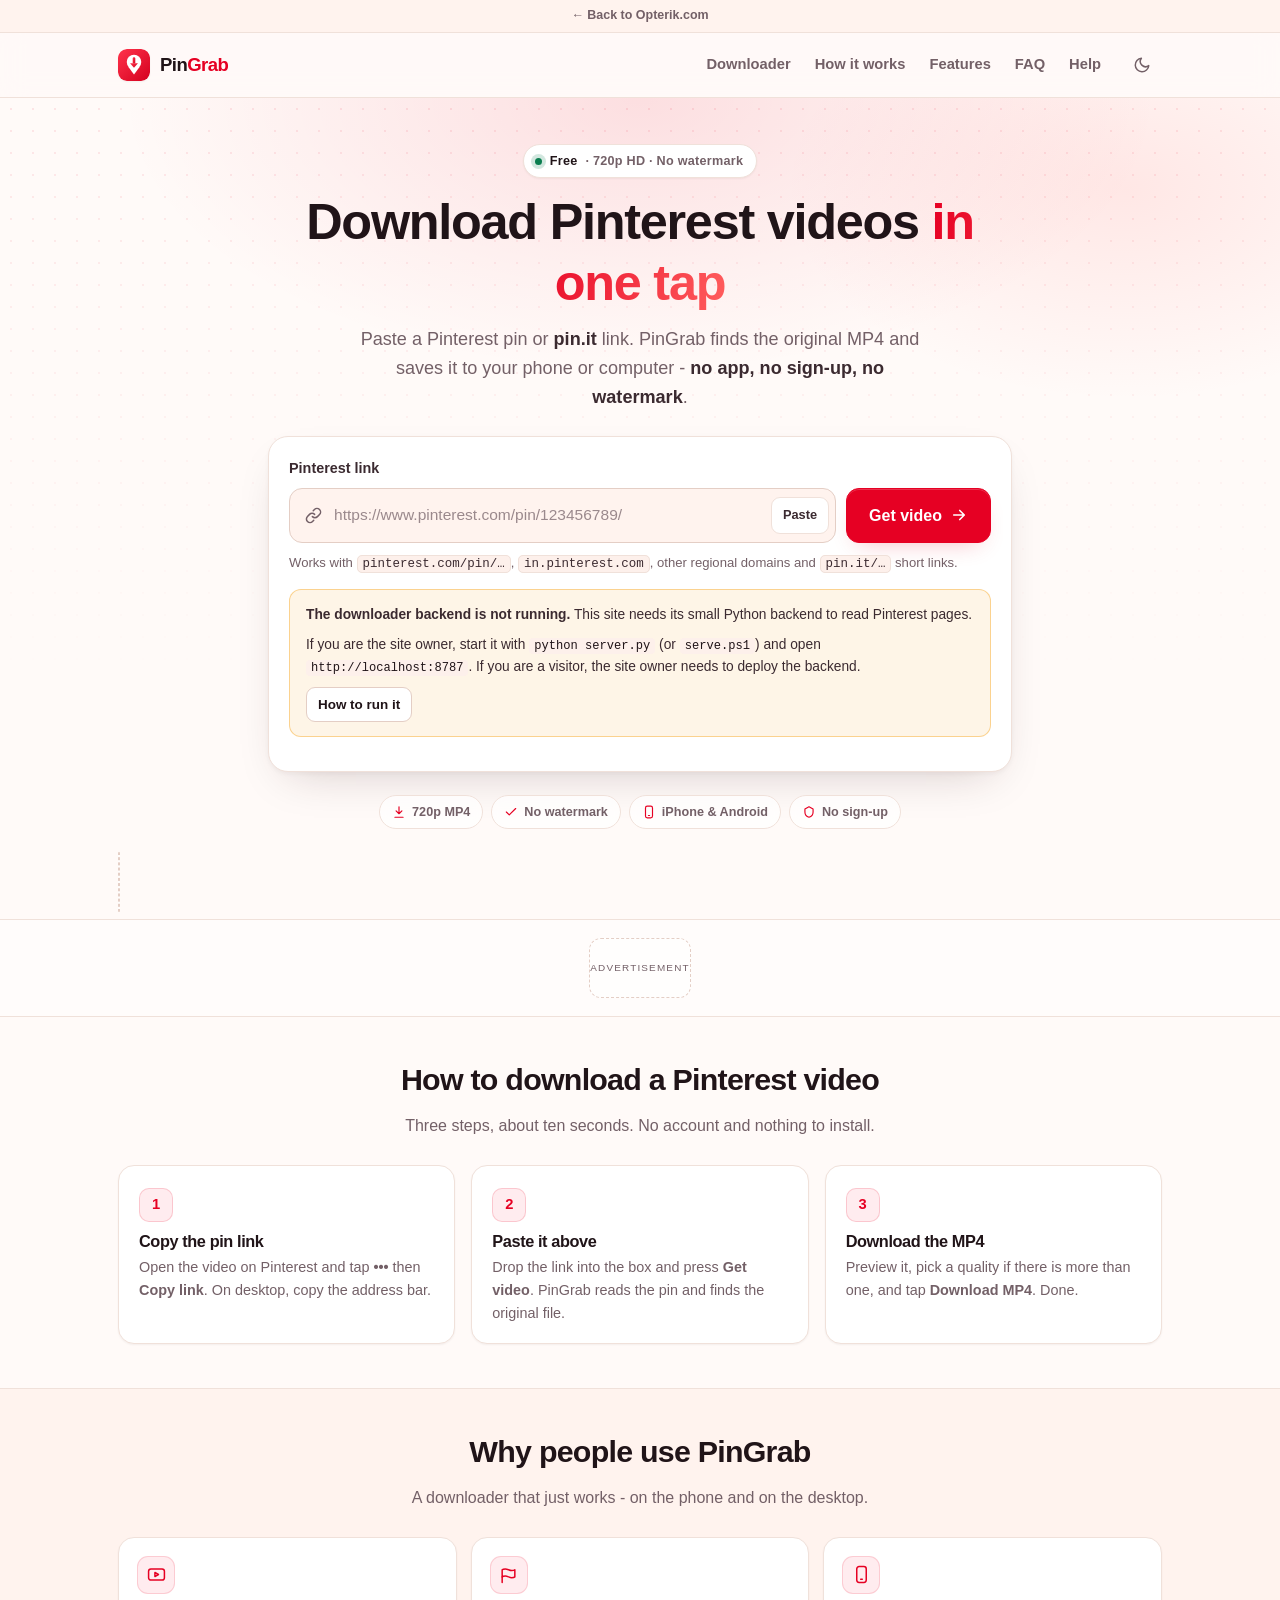
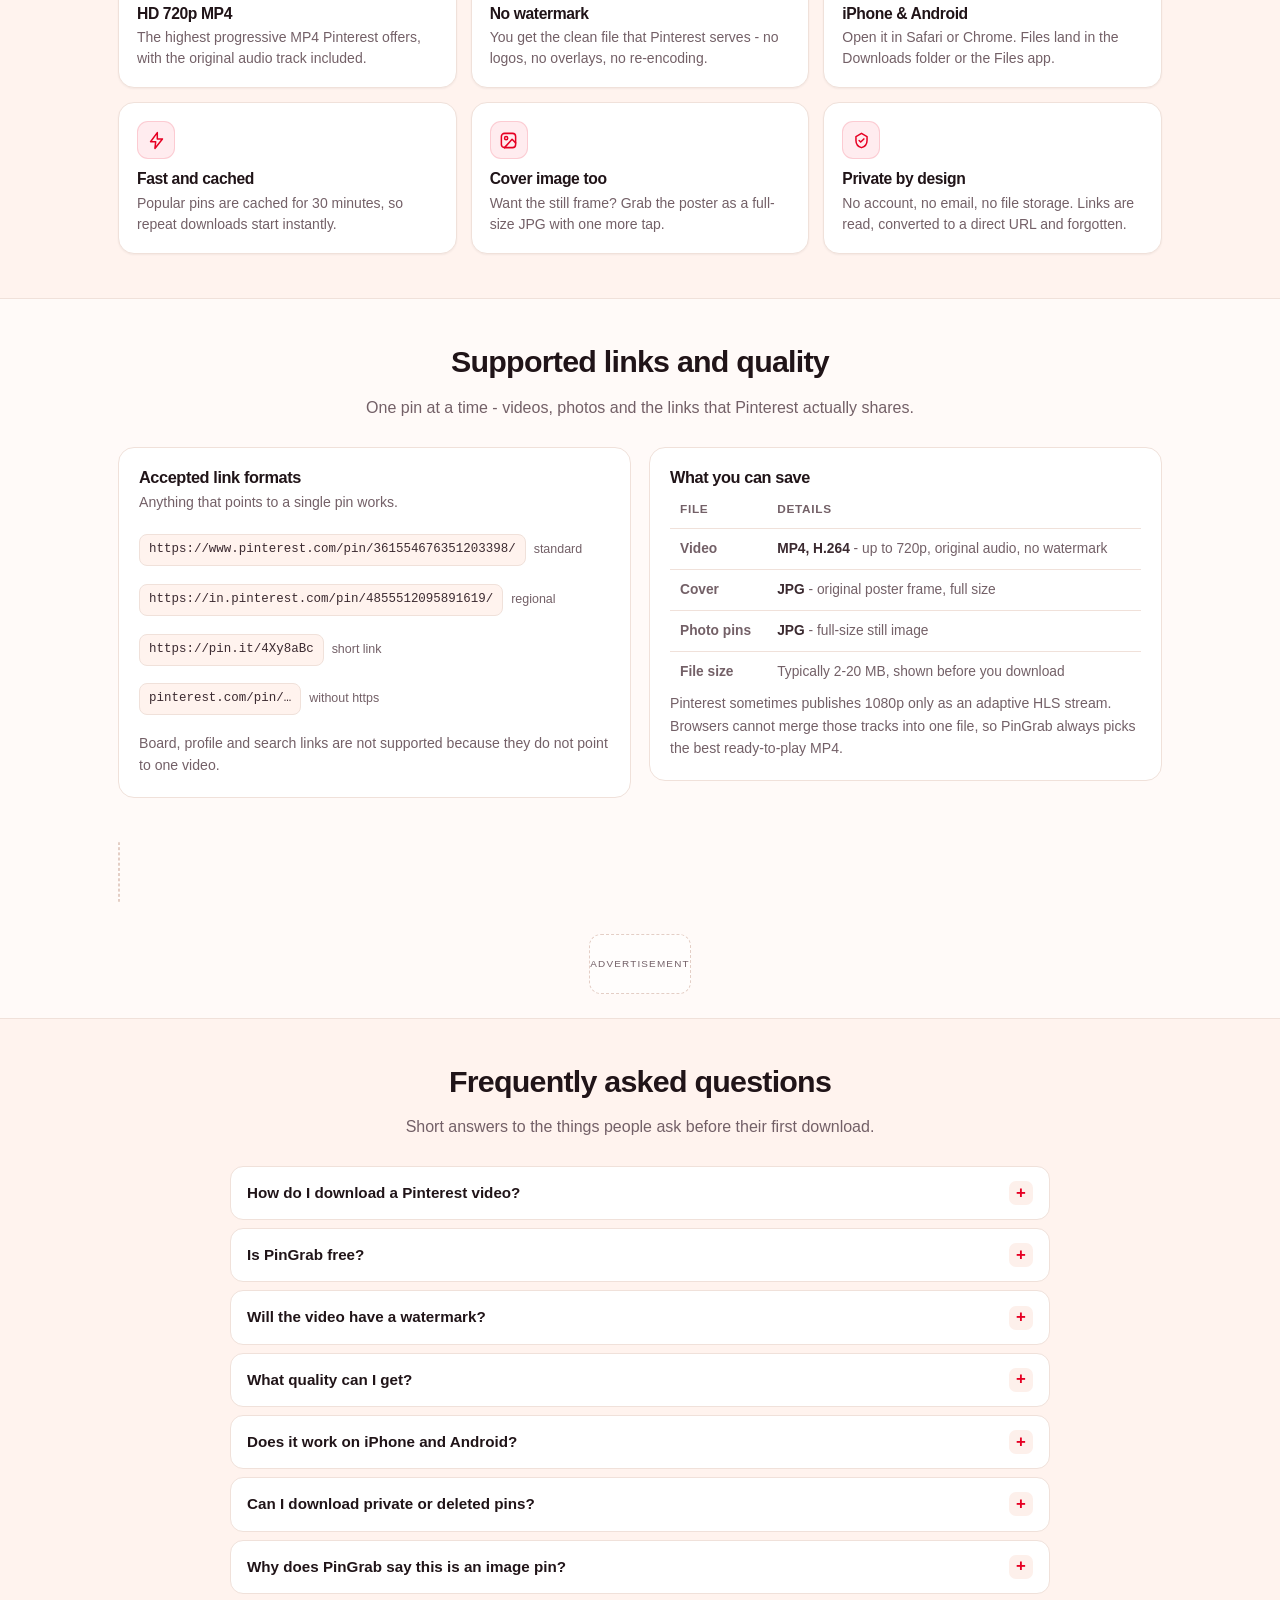
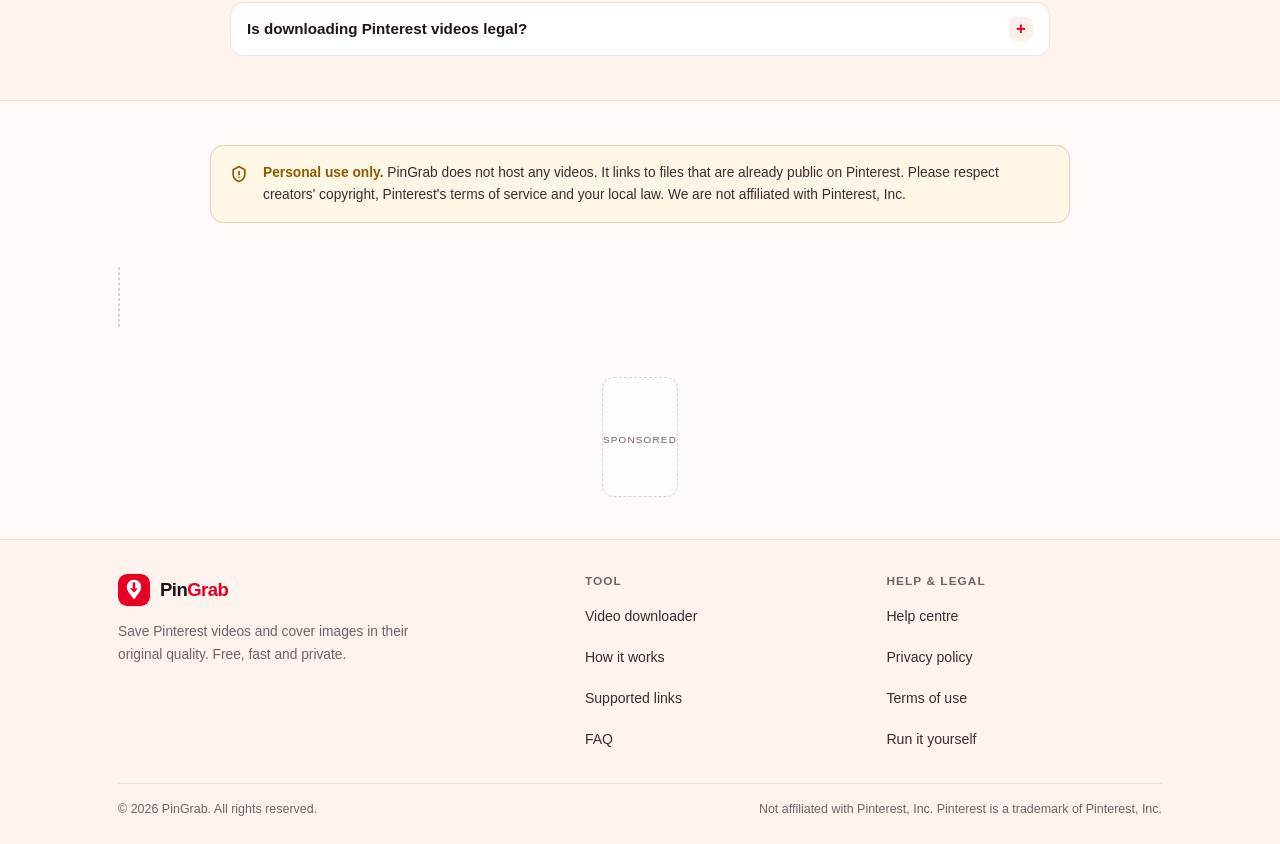
==== pingrab-site/index.html @ 109ec717 "Add files via upload" ====
<!DOCTYPE html>
<html lang="en" data-theme="light">
<head>
<meta charset="utf-8">
<meta name="viewport" content="width=device-width, initial-scale=1, viewport-fit=cover">

<title>PinGrab - Pinterest Video Downloader (Free HD, No Watermark)</title>
<meta name="description" content="Free Pinterest video downloader. Paste a pinterest.com or pin.it link and save the original MP4 in HD 720p - no watermark, no app, no sign-up. Works on iPhone, Android and PC.">
<meta name="keywords" content="pinterest video downloader, download pinterest video, pinterest mp4 download, pin.it downloader, pinterest video download hd">
<meta name="theme-color" content="#fffaf8" media="(prefers-color-scheme: light)">
<meta name="theme-color" content="#120b0e" media="(prefers-color-scheme: dark)">
<meta name="color-scheme" content="light dark">
<meta name="robots" content="index, follow, max-image-preview:large">

<script>
  /* Set the theme before paint so there is no flash. */
  (function () {
    try {
      var t = localStorage.getItem('pingrab_theme');
      if (t !== 'light' && t !== 'dark') {
        t = window.matchMedia && window.matchMedia('(prefers-color-scheme: dark)').matches ? 'dark' : 'light';
      }
      document.documentElement.setAttribute('data-theme', t);
    } catch (e) { /* ignore */ }
  })();
</script>

<!-- Google tag (gtag.js) -->
<script async src="https://www.googletagmanager.com/gtag/js?id=G-56Z4LHXTWY"></script>
<script>
  window.dataLayer = window.dataLayer || [];
  function gtag(){dataLayer.push(arguments);}
  gtag('js', new Date());
  gtag('config', 'G-56Z4LHXTWY');
</script>

<link rel="canonical" href="https://pingrab.opterik.com/">

<!-- Open Graph / Twitter -->
<meta property="og:type" content="website">
<meta property="og:site_name" content="PinGrab">
<meta property="og:title" content="Pinterest Video Downloader - save any pin in HD">
<meta property="og:description" content="Paste a Pinterest link and download the original MP4 in 720p. Free, no watermark, no sign-up.">
<meta property="og:url" content="https://pingrab.opterik.com/">
<meta property="og:image" content="https://pingrab.opterik.com/icons/og-image.png">
<meta property="og:image:width" content="1200">
<meta property="og:image:height" content="630">
<meta property="og:locale" content="en_US">
<meta name="twitter:card" content="summary_large_image">
<meta name="twitter:title" content="PinGrab - Pinterest Video Downloader">
<meta name="twitter:description" content="Save Pinterest videos in HD 720p. Free, fast, no watermark.">
<meta name="twitter:image" content="https://pingrab.opterik.com/icons/og-image.png">

<!-- icons / PWA -->
<link rel="icon" href="icons/favicon.ico" sizes="any">
<link rel="icon" type="image/png" sizes="32x32" href="icons/favicon-32.png">
<link rel="icon" type="image/png" sizes="16x16" href="icons/favicon-16.png">
<link rel="apple-touch-icon" href="icons/apple-touch-icon.png">
<link rel="manifest" href="manifest.webmanifest">
<meta name="apple-mobile-web-app-capable" content="yes">
<meta name="apple-mobile-web-app-title" content="PinGrab">
<meta name="mobile-web-app-capable" content="yes">

<meta name="google-adsense-account" content="ca-pub-9399495098326825">

<link rel="stylesheet" href="css/style.css">
<script src="js/config.js"></script>
<script src="js/downloader.js" defer></script>
<script src="js/app.js" defer></script>

<script type="application/ld+json">
{
  "@context": "https://schema.org",
  "@graph": [
    {
      "@type": "WebApplication",
      "name": "PinGrab",
      "url": "https://pingrab.opterik.com/",
      "applicationCategory": "MultimediaApplication",
      "operatingSystem": "Any (browser)",
      "browserRequirements": "Requires JavaScript",
      "description": "Free Pinterest video downloader that saves public pins as MP4 in up to 720p HD, without a watermark.",
      "offers": { "@type": "Offer", "price": "0", "priceCurrency": "USD" },
      "featureList": [
        "Download Pinterest videos as MP4",
        "Up to 720p HD with original audio",
        "No watermark and no sign-up",
        "Works on iPhone, Android and desktop",
        "Cover image download",
        "Installable web app (PWA)"
      ]
    },
    {
      "@type": "HowTo",
      "name": "How to download a Pinterest video",
      "totalTime": "PT1M",
      "step": [
        { "@type": "HowToStep", "name": "Copy the pin link", "text": "Open the video on Pinterest, tap the three dots and choose Copy link." },
        { "@type": "HowToStep", "name": "Paste it in PinGrab", "text": "Paste the link into the box and press Get video." },
        { "@type": "HowToStep", "name": "Download the MP4", "text": "Preview the video, choose a quality and press Download MP4." }
      ]
    },
    {
      "@type": "FAQPage",
      "mainEntity": [
        {
          "@type": "Question",
          "name": "How do I download a Pinterest video?",
          "acceptedAnswer": { "@type": "Answer", "text": "Open the pin on Pinterest, tap the three dots and copy the link. Paste it into PinGrab and press Get video, then choose Download MP4. On iPhone the file is saved to the Files app; on Android and desktop it goes to Downloads." }
        },
        {
          "@type": "Question",
          "name": "Is PinGrab free?",
          "acceptedAnswer": { "@type": "Answer", "text": "Yes. PinGrab is free and does not require an account, an app install or an email address. Ads help keep the service online." }
        },
        {
          "@type": "Question",
          "name": "Will the video have a watermark?",
          "acceptedAnswer": { "@type": "Answer", "text": "No. PinGrab returns the MP4 file that Pinterest itself serves, so there is no extra logo or watermark added by us." }
        },
        {
          "@type": "Question",
          "name": "What quality can I get?",
          "acceptedAnswer": { "@type": "Answer", "text": "Most pins are available as a progressive MP4 in 720p with the original audio. The maximum resolution depends on what Pinterest published. If a pin only offers adaptive HLS streams, PinGrab gives you the best direct MP4 that exists." }
        },
        {
          "@type": "Question",
          "name": "Does it work on iPhone and Android?",
          "acceptedAnswer": { "@type": "Answer", "text": "Yes. Open PinGrab in Safari on iPhone or Chrome on Android, paste the link and download. If you are inside the Pinterest in-app browser, use the menu and choose Open in browser first." }
        },
        {
          "@type": "Question",
          "name": "Can I download private or deleted pins?",
          "acceptedAnswer": { "@type": "Answer", "text": "No. PinGrab can only read public pins. Private boards, deleted pins and pins that Pinterest restricts by region will show an error." }
        },
        {
          "@type": "Question",
          "name": "Is downloading Pinterest videos legal?",
          "acceptedAnswer": { "@type": "Answer", "text": "Download only videos you own or have permission to use, and keep them for personal use. Re-uploading someone else's video can infringe copyright. PinGrab is not affiliated with Pinterest, Inc." }
        },
        {
          "@type": "Question",
          "name": "Why does PinGrab say this is an image pin?",
          "acceptedAnswer": { "@type": "Answer", "text": "Not every pin is a video. When the pin is a photo, PinGrab offers the full-size JPG instead of an MP4." }
        }
      ]
    }
  ]
}
</script>
<script async src="https://pagead2.googlesyndication.com/pagead/js/adsbygoogle.js?client=ca-pub-9399495098326825" crossorigin="anonymous"></script></head>

<body>
<div class="opterik-bar"><a href="https://opterik.com/" rel="noopener" target="_blank">← Back to Opterik.com</a></div>
<a class="skip-link" href="#downloader">Skip to the downloader</a>

<!-- ============================ HEADER ============================ -->
<header class="site-header">
  <div class="container header-inner">
    <a class="brand" href="index.html" aria-label="PinGrab home">
      <svg class="brand-mark" viewBox="0 0 64 64" aria-hidden="true">
        <defs>
          <linearGradient id="pg-brand" x1="0" y1="0" x2="1" y2="1">
            <stop offset="0" stop-color="#ff334b"/><stop offset="1" stop-color="#d4001f"/>
          </linearGradient>
        </defs>
        <rect width="64" height="64" rx="16" fill="url(#pg-brand)"/>
        <circle cx="32" cy="26" r="14.5" fill="#fff"/>
        <path d="M20.5 35.5h23L32 51z" fill="#fff"/>
        <rect x="29.4" y="16.5" width="5.2" height="12.8" rx="2.6" fill="url(#pg-brand)"/>
        <path d="M24.1 28.3h15.8L32 37.6z" fill="url(#pg-brand)"/>
      </svg>
      <span class="brand-name">Pin<span>Grab</span></span>
    </a>

    <button class="nav-toggle" type="button" id="nav-toggle" aria-expanded="false" aria-controls="site-nav" aria-label="Menu">
      <svg width="22" height="22" viewBox="0 0 24 24" fill="none" stroke="currentColor" stroke-width="2" stroke-linecap="round" aria-hidden="true"><path d="M3 6h18M3 12h18M3 18h18"/></svg>
    </button>

    <nav class="nav" id="site-nav" aria-label="Main">
      <a href="#downloader">Downloader</a>
      <a href="#how">How it works</a>
      <a href="#features">Features</a>
      <a href="#faq">FAQ</a>
      <a href="help.html">Help</a>
    </nav>

    <div class="header-actions">
      <button class="btn btn-icon btn-ghost" type="button" id="theme-toggle" aria-label="Toggle dark mode" aria-pressed="false" title="Light / dark">
        <svg id="icon-moon" width="18" height="18" viewBox="0 0 24 24" fill="none" stroke="currentColor" stroke-width="2" stroke-linecap="round" stroke-linejoin="round" aria-hidden="true"><path d="M21 12.8A9 9 0 1 1 11.2 3a7 7 0 0 0 9.8 9.8z"/></svg>
        <svg id="icon-sun" width="18" height="18" viewBox="0 0 24 24" fill="none" stroke="currentColor" stroke-width="2" stroke-linecap="round" aria-hidden="true" hidden><circle cx="12" cy="12" r="4"/><path d="M12 2v2M12 20v2M4.9 4.9l1.4 1.4M17.7 17.7l1.4 1.4M2 12h2M20 12h2M4.9 19.1l1.4-1.4M17.7 6.3l1.4-1.4"/></svg>
      </button>
      <button class="btn btn-primary" type="button" id="install-btn" hidden>
        <svg width="16" height="16" viewBox="0 0 24 24" fill="none" stroke="currentColor" stroke-width="2" stroke-linecap="round" stroke-linejoin="round" aria-hidden="true"><path d="M12 3v12M7 10l5 5 5-5M5 21h14"/></svg>
        <span class="install-label">Install app</span>
      </button>
    </div>
  </div>
</header>

<main id="main">

  <!-- ============================ HERO ============================ -->
  <section class="hero">
    <div class="container hero-inner">
      <p class="eyebrow"><span class="dot"></span> <b>Free</b> · 720p HD · No watermark</p>
      <h1>Download Pinterest videos <em>in one tap</em></h1>
      <p class="lead">
        Paste a Pinterest pin or <b>pin.it</b> link. PinGrab finds the original MP4 and saves it
        to your phone or computer - <b>no app, no sign-up, no watermark</b>.
      </p>

      <!-- ------------------------- DOWNLOADER ------------------------- -->
      <section class="card downloader" id="downloader" aria-labelledby="downloader-label">
        <form id="pin-form" novalidate>
          <label class="field-label" id="downloader-label" for="pin-url">Pinterest link</label>
          <div class="input-row">
            <div class="input-wrap" id="input-wrap">
              <span class="input-icon" aria-hidden="true">
                <svg viewBox="0 0 24 24" fill="none" stroke="currentColor" stroke-width="1.9" stroke-linecap="round" stroke-linejoin="round"><path d="M10.6 13.4a4.5 4.5 0 0 0 6.4 0l2.6-2.6a4.5 4.5 0 1 0-6.4-6.4l-1.5 1.5"/><path d="M13.4 10.6a4.5 4.5 0 0 0-6.4 0l-2.6 2.6a4.5 4.5 0 1 0 6.4 6.4l1.5-1.5"/></svg>
              </span>
              <input id="pin-url" name="url" type="text" inputmode="url" autocomplete="off" autocapitalize="off" spellcheck="false"
                     placeholder="https://www.pinterest.com/pin/123456789/" aria-describedby="link-hint">
              <button type="button" class="input-action" id="paste-btn">Paste</button>
            </div>
            <button type="submit" class="btn btn-primary btn-lg" id="submit-btn">
              <span class="spinner" hidden aria-hidden="true"></span>
              <span class="btn-label">Get video</span>
              <svg class="btn-arrow" width="18" height="18" viewBox="0 0 24 24" fill="none" stroke="currentColor" stroke-width="2.2" stroke-linecap="round" stroke-linejoin="round" aria-hidden="true"><path d="M5 12h13M13 6l6 6-6 6"/></svg>
            </button>
          </div>
          <p class="field-hint" id="link-hint">
            Works with <code>pinterest.com/pin/…</code>, <code>in.pinterest.com</code>, other regional domains and <code>pin.it/…</code> short links.
          </p>
        </form>

        <div class="status" id="status" role="status" aria-live="polite" hidden></div>

        <div class="api-warning" id="api-warning" hidden>
          <p><b>The downloader backend is not running.</b> This site needs its small Python backend to read Pinterest pages.</p>
          <p>If you are the site owner, start it with <code>python server.py</code> (or <code>serve.ps1</code>) and open <code>http://localhost:8787</code>. If you are a visitor, the site owner needs to deploy the backend.</p>
          <p><a class="btn btn-sm" href="help.html#hosting">How to run it</a></p>
        </div>

        <div class="skeleton" id="skeleton" hidden aria-hidden="true">
          <div class="sk-media"></div>
          <div class="sk-body">
            <div class="sk-line w40"></div>
            <div class="sk-line tall w70"></div>
            <div class="sk-line w55"></div>
            <div class="sk-line w40"></div>
            <div class="sk-line btn"></div>
          </div>
        </div>

        <!-- result -->
        <article class="result" id="result" hidden aria-live="polite">
          <div class="result-media">
            <img id="res-thumb" alt="" width="360" height="480" decoding="async">
            <button type="button" class="play-btn" id="res-play" hidden aria-label="Preview video">
              <svg viewBox="0 0 24 24" fill="currentColor" aria-hidden="true"><path d="M8 5.5v13l11-6.5z"/></svg>
            </button>
            <span class="duration-badge" id="res-duration" hidden></span>
          </div>
          <div class="result-body">
            <p class="kicker"><span class="dot"></span> <span id="res-kicker">Video found</span></p>
            <h2 class="result-title" id="res-title">Pinterest video</h2>
            <p class="result-author" id="res-author" hidden></p>
            <p class="result-desc" id="res-desc" hidden></p>
            <ul class="chips" id="res-chips"></ul>
            <div class="quality-select" id="res-quality-wrap" hidden>
              <label for="res-quality">Quality</label>
              <select id="res-quality"></select>
            </div>
            <div class="result-actions">
              <a class="btn btn-primary btn-lg" id="res-download" href="#" download>Download MP4</a>
              <a class="btn" id="res-cover" href="#" hidden>Cover JPG</a>
              <button class="btn btn-icon" type="button" id="res-copy" title="Copy direct video link" aria-label="Copy direct video link">
                <svg width="18" height="18" viewBox="0 0 24 24" fill="none" stroke="currentColor" stroke-width="1.9" stroke-linecap="round" stroke-linejoin="round" aria-hidden="true"><rect x="9" y="9" width="11" height="11" rx="2"/><path d="M5 15H4a2 2 0 0 1-2-2V4a2 2 0 0 1 2-2h9a2 2 0 0 1 2 2v1"/></svg>
              </button>
              <button class="btn btn-icon" type="button" id="res-share" title="Share this pin" aria-label="Share this pin">
                <svg width="18" height="18" viewBox="0 0 24 24" fill="none" stroke="currentColor" stroke-width="1.9" stroke-linecap="round" stroke-linejoin="round" aria-hidden="true"><circle cx="18" cy="5" r="3"/><circle cx="6" cy="12" r="3"/><circle cx="18" cy="19" r="3"/><path d="M8.6 10.5l6.8-4M8.6 13.5l6.8 4"/></svg>
              </button>
            </div>
            <p class="result-note">
              Saves as <code id="res-filename">pingrab-video.mp4</code> ·
              <a id="res-open" href="#" target="_blank" rel="noopener noreferrer">View on Pinterest</a>
            </p>
          </div>
        </article>

        <div class="recent" id="recent" hidden>
          <div class="recent-head">
            <h3>Recent downloads</h3>
            <button type="button" class="recent-clear" id="recent-clear">Clear</button>
          </div>
          <div class="recent-list" id="recent-list"></div>
        </div>
      </section>

      <ul class="badges" aria-label="Highlights">
        <li><svg viewBox="0 0 24 24" fill="none" stroke="currentColor" stroke-width="2" stroke-linecap="round" stroke-linejoin="round" aria-hidden="true"><path d="M12 3v12M7 10l5 5 5-5M5 21h14"/></svg> 720p MP4</li>
        <li><svg viewBox="0 0 24 24" fill="none" stroke="currentColor" stroke-width="2" stroke-linecap="round" stroke-linejoin="round" aria-hidden="true"><path d="M20 6 9 17l-5-5"/></svg> No watermark</li>
        <li><svg viewBox="0 0 24 24" fill="none" stroke="currentColor" stroke-width="2" stroke-linecap="round" stroke-linejoin="round" aria-hidden="true"><rect x="6" y="2" width="12" height="20" rx="3"/><path d="M11 18h2"/></svg> iPhone &amp; Android</li>
        <li><svg viewBox="0 0 24 24" fill="none" stroke="currentColor" stroke-width="2" stroke-linecap="round" stroke-linejoin="round" aria-hidden="true"><path d="M12 3l7 4v5c0 5-3.5 8-7 9-3.5-1-7-4-7-9V7z"/></svg> No sign-up</li>
      </ul>
    </div>
  </section>

  <div class="container">
    <div class="ad-slot" data-ad="top" aria-hidden="true"></div>
  </div>

  <!-- ============================ TOP AD ============================ -->
  <section class="ad-band" aria-label="Advertisement">
    <div class="ad-slot ad-desktop-only" data-adsterra data-key="cb53b96b1cd42f9dfb328cf75f065433" data-width="728" data-height="90">
      <span class="ad-label">Advertisement</span>
      <script>atOptions = { 'key' : 'cb53b96b1cd42f9dfb328cf75f065433', 'format' : 'iframe', 'height' : 90, 'width' : 728, 'params' : {} };</script>
      <script src="https://bauval.org/22/cb53b96b1cd42f9dfb328cf75f065433"></script>
    </div>
    <div class="ad-slot ad-mobile-only" data-adsterra data-key="cc16fff6856346e17c7c21f9e9f285dd" data-width="320" data-height="50">
      <span class="ad-label">Advertisement</span>
      <script>atOptions = { 'key' : 'cc16fff6856346e17c7c21f9e9f285dd', 'format' : 'iframe', 'height' : 50, 'width' : 320, 'params' : {} };</script>
      <script src="https://bauval.org/22/cc16fff6856346e17c7c21f9e9f285dd"></script>
    </div>
  </section>

  <!-- ============================ HOW ============================ -->
  <section class="section" id="how">
    <div class="container">
      <div class="section-head">
        <h2>How to download a Pinterest video</h2>
        <p>Three steps, about ten seconds. No account and nothing to install.</p>
      </div>
      <div class="steps">
        <article class="step">
          <span class="step-num">1</span>
          <h3>Copy the pin link</h3>
          <p>Open the video on Pinterest and tap <b>•••</b> then <b>Copy link</b>. On desktop, copy the address bar.</p>
        </article>
        <article class="step">
          <span class="step-num">2</span>
          <h3>Paste it above</h3>
          <p>Drop the link into the box and press <b>Get video</b>. PinGrab reads the pin and finds the original file.</p>
        </article>
        <article class="step">
          <span class="step-num">3</span>
          <h3>Download the MP4</h3>
          <p>Preview it, pick a quality if there is more than one, and tap <b>Download MP4</b>. Done.</p>
        </article>
      </div>
    </div>
  </section>

  <!-- ============================ FEATURES ============================ -->
  <section class="section section-soft" id="features">
    <div class="container">
      <div class="section-head">
        <h2>Why people use PinGrab</h2>
        <p>A downloader that just works - on the phone and on the desktop.</p>
      </div>
      <div class="features">
        <article class="feature">
          <span class="feature-icon"><svg viewBox="0 0 24 24" fill="none" stroke="currentColor" stroke-width="1.9" stroke-linecap="round" stroke-linejoin="round" aria-hidden="true"><rect x="2" y="5" width="20" height="14" rx="3"/><path d="M10 9.5v5l4.5-2.5z"/></svg></span>
          <h3>HD 720p MP4</h3>
          <p>The highest progressive MP4 Pinterest offers, with the original audio track included.</p>
        </article>
        <article class="feature">
          <span class="feature-icon"><svg viewBox="0 0 24 24" fill="none" stroke="currentColor" stroke-width="1.9" stroke-linecap="round" stroke-linejoin="round" aria-hidden="true"><path d="M4 15s1-1 4-1 5 2 8 2 4-1 4-1V6s-1 1-4 1-5-2-8-2-4 1-4 1z"/><path d="M4 22v-7"/></svg></span>
          <h3>No watermark</h3>
          <p>You get the clean file that Pinterest serves - no logos, no overlays, no re-encoding.</p>
        </article>
        <article class="feature">
          <span class="feature-icon"><svg viewBox="0 0 24 24" fill="none" stroke="currentColor" stroke-width="1.9" stroke-linecap="round" stroke-linejoin="round" aria-hidden="true"><rect x="6" y="2" width="12" height="20" rx="3"/><path d="M11 18h2"/></svg></span>
          <h3>iPhone &amp; Android</h3>
          <p>Open it in Safari or Chrome. Files land in the Downloads folder or the Files app.</p>
        </article>
        <article class="feature">
          <span class="feature-icon"><svg viewBox="0 0 24 24" fill="none" stroke="currentColor" stroke-width="1.9" stroke-linecap="round" stroke-linejoin="round" aria-hidden="true"><path d="M13 2 4.5 13.5H11l-1 8.5L19.5 10H13z"/></svg></span>
          <h3>Fast and cached</h3>
          <p>Popular pins are cached for 30 minutes, so repeat downloads start instantly.</p>
        </article>
        <article class="feature">
          <span class="feature-icon"><svg viewBox="0 0 24 24" fill="none" stroke="currentColor" stroke-width="1.9" stroke-linecap="round" stroke-linejoin="round" aria-hidden="true"><rect x="3" y="3" width="18" height="18" rx="4"/><circle cx="9" cy="9" r="2"/><path d="m21 15-4.5-4.5L7 21"/></svg></span>
          <h3>Cover image too</h3>
          <p>Want the still frame? Grab the poster as a full-size JPG with one more tap.</p>
        </article>
        <article class="feature">
          <span class="feature-icon"><svg viewBox="0 0 24 24" fill="none" stroke="currentColor" stroke-width="1.9" stroke-linecap="round" stroke-linejoin="round" aria-hidden="true"><path d="M12 3l7 4v5c0 5-3.5 8-7 9-3.5-1-7-4-7-9V7z"/><path d="m9 12 2 2 4-4"/></svg></span>
          <h3>Private by design</h3>
          <p>No account, no email, no file storage. Links are read, converted to a direct URL and forgotten.</p>
        </article>
      </div>
    </div>
  </section>

  <!-- ============================ SUPPORTED ============================ -->
  <section class="section" id="supported">
    <div class="container">
      <div class="section-head">
        <h2>Supported links and quality</h2>
        <p>One pin at a time - videos, photos and the links that Pinterest actually shares.</p>
      </div>
      <div class="support-grid">
        <div class="panel">
          <h3>Accepted link formats</h3>
          <p>Anything that points to a single pin works.</p>
          <ul class="example-list">
            <li><code>https://www.pinterest.com/pin/361554676351203398/</code><span>standard</span></li>
            <li><code>https://in.pinterest.com/pin/4855512095891619/</code><span>regional</span></li>
            <li><code>https://pin.it/4Xy8aBc</code><span>short link</span></li>
            <li><code>pinterest.com/pin/…</code><span>without https</span></li>
          </ul>
          <p class="small muted" style="margin:12px 0 0">
            Board, profile and search links are not supported because they do not point to one video.
          </p>
        </div>
        <div class="panel">
          <h3>What you can save</h3>
          <table class="quality-table">
            <thead><tr><th>File</th><th>Details</th></tr></thead>
            <tbody>
              <tr><td>Video</td><td><b>MP4, H.264</b> - up to 720p, original audio, no watermark</td></tr>
              <tr><td>Cover</td><td><b>JPG</b> - original poster frame, full size</td></tr>
              <tr><td>Photo pins</td><td><b>JPG</b> - full-size still image</td></tr>
              <tr><td>File size</td><td>Typically 2-20 MB, shown before you download</td></tr>
            </tbody>
          </table>
          <p class="small muted" style="margin:0">
            Pinterest sometimes publishes 1080p only as an adaptive HLS stream. Browsers cannot merge
            those tracks into one file, so PinGrab always picks the best ready-to-play MP4.
          </p>
        </div>
      </div>
    </div>
  </section>

  <div class="container">
    <div class="ad-slot" data-ad="mid" aria-hidden="true"></div>
  </div>

  <!-- ============================ IN-CONTENT AD ============================ -->
  <div class="ad-inline" aria-label="Advertisement">
    <div class="ad-slot" data-adsterra data-key="1a907b26ea5d6f7665914fd6825a100c" data-width="300" data-height="250">
      <span class="ad-label">Advertisement</span>
      <script>atOptions = { 'key' : '1a907b26ea5d6f7665914fd6825a100c', 'format' : 'iframe', 'height' : 250, 'width' : 300, 'params' : {} };</script>
      <script src="https://bauval.org/22/1a907b26ea5d6f7665914fd6825a100c"></script>
    </div>
  </div>

  <!-- ============================ FAQ ============================ -->
  <section class="section section-soft" id="faq">
    <div class="container">
      <div class="section-head">
        <h2>Frequently asked questions</h2>
        <p>Short answers to the things people ask before their first download.</p>
      </div>
      <div class="faq">
        <details class="faq-item">
          <summary>How do I download a Pinterest video?</summary>
          <div class="faq-body">
            <p>Open the pin on Pinterest, tap the three dots and choose <b>Copy link</b>. Paste it into PinGrab and press <b>Get video</b>, then <b>Download MP4</b>. On iPhone the file is saved in the Files app; on Android and desktop it goes to the Downloads folder.</p>
          </div>
        </details>
        <details class="faq-item">
          <summary>Is PinGrab free?</summary>
          <div class="faq-body">
            <p>Yes. There is no account, no app install and no email address. The site is supported by ads, which is why you may see an ad block above and below the tool.</p>
          </div>
        </details>
        <details class="faq-item">
          <summary>Will the video have a watermark?</summary>
          <div class="faq-body">
            <p>No. PinGrab returns the MP4 that Pinterest itself serves. We do not re-encode it, so there is no extra logo or watermark added by us.</p>
          </div>
        </details>
        <details class="faq-item">
          <summary>What quality can I get?</summary>
          <div class="faq-body">
            <p>Most pins are available as a progressive MP4 in 720p with the original audio. The maximum resolution depends on what the creator uploaded. If a pin is only published as an adaptive HLS stream, PinGrab gives you the best direct MP4 that exists.</p>
          </div>
        </details>
        <details class="faq-item">
          <summary>Does it work on iPhone and Android?</summary>
          <div class="faq-body">
            <p>Yes. Use Safari on iPhone or Chrome on Android. If you opened the site inside Pinterest's in-app browser, tap the menu and choose <b>Open in browser</b> first - in-app browsers often block file downloads.</p>
          </div>
        </details>
        <details class="faq-item">
          <summary>Can I download private or deleted pins?</summary>
          <div class="faq-body">
            <p>No. PinGrab can only read public pins. Private boards, deleted pins and pins that Pinterest restricts by region will show an error message.</p>
          </div>
        </details>
        <details class="faq-item">
          <summary>Why does PinGrab say this is an image pin?</summary>
          <div class="faq-body">
            <p>Not every pin is a video. When the pin is a photo, PinGrab offers the full-size JPG instead of an MP4, so you can still save what you found.</p>
          </div>
        </details>
        <details class="faq-item">
          <summary>Is downloading Pinterest videos legal?</summary>
          <div class="faq-body">
            <p>Download only videos you own or have permission to use, and keep them for personal use. Re-uploading someone else's video can infringe copyright and break Pinterest's terms. PinGrab is an independent tool and is not affiliated with Pinterest, Inc.</p>
          </div>
        </details>
      </div>
    </div>
  </section>

  <!-- ============================ DISCLAIMER ============================ -->
  <section class="section">
    <div class="container">
      <div class="disclaimer">
        <svg viewBox="0 0 24 24" fill="none" stroke="currentColor" stroke-width="2" stroke-linecap="round" stroke-linejoin="round" aria-hidden="true"><path d="M12 3l7 4v5c0 5-3.5 8-7 9-3.5-1-7-4-7-9V7z"/><path d="M12 9v4M12 16h.01"/></svg>
        <p><strong>Personal use only.</strong> PinGrab does not host any videos. It links to files that are already public on Pinterest. Please respect creators' copyright, Pinterest's terms of service and your local law. We are not affiliated with Pinterest, Inc.</p>
      </div>
    </div>
  </section>

  <div class="container">
    <div class="ad-slot" data-ad="bottom" aria-hidden="true"></div>
  </div>
</main>

<!-- ============================ NATIVE AD ============================ -->
<div class="ad-native-band" aria-label="Sponsored content">
  <div class="ad-slot ad-native-slot" data-adsterra data-native="true">
    <script data-cfasync="false" src="https://bauval.org/21/bb4118fe8ad3afcaf250d6c98615e68f"></script>
    <div id="container-bb4118fe8ad3afcaf250d6c98615e68f"></div>
    <span class="ad-label">Sponsored</span>
  </div>
</div>

<!-- ============================ FOOTER ============================ -->
<footer class="site-footer">
  <div class="container">
    <div class="footer-grid">
      <div class="footer-brand">
        <a class="brand" href="index.html" aria-label="PinGrab home">
          <svg class="brand-mark" viewBox="0 0 64 64" aria-hidden="true">
            <rect width="64" height="64" rx="16" fill="#e60023"/>
            <circle cx="32" cy="26" r="14.5" fill="#fff"/>
            <path d="M20.5 35.5h23L32 51z" fill="#fff"/>
            <rect x="29.4" y="16.5" width="5.2" height="12.8" rx="2.6" fill="#e60023"/>
            <path d="M24.1 28.3h15.8L32 37.6z" fill="#e60023"/>
          </svg>
          <span class="brand-name">Pin<span>Grab</span></span>
        </a>
        <p>Save Pinterest videos and cover images in their original quality. Free, fast and private.</p>
      </div>
      <div class="footer-col">
        <h4>Tool</h4>
        <ul>
          <li><a href="#downloader">Video downloader</a></li>
          <li><a href="#how">How it works</a></li>
          <li><a href="#supported">Supported links</a></li>
          <li><a href="#faq">FAQ</a></li>
        </ul>
      </div>
      <div class="footer-col">
        <h4>Help &amp; legal</h4>
        <ul>
          <li><a href="help.html">Help centre</a></li>
          <li><a href="privacy.html">Privacy policy</a></li>
          <li><a href="terms.html">Terms of use</a></li>
          <li><a href="help.html#hosting">Run it yourself</a></li>
        </ul>
      </div>
    </div>
    <div class="footer-bottom">
      <p>&copy; <span id="year">2026</span> PinGrab. All rights reserved.</p>
      <p>Not affiliated with Pinterest, Inc. Pinterest is a trademark of Pinterest, Inc.</p>
    </div>
  </div>
</footer>

<dialog class="preview-dialog" id="preview-dialog" aria-label="Video preview">
  <div class="preview-shell">
    <button type="button" class="preview-close" id="preview-close" aria-label="Close preview">&times;</button>
    <video id="preview-video" controls playsinline preload="metadata"></video>
  </div>
</dialog>

<div class="toast" id="toast" role="status" aria-live="polite"></div>

<noscript>
  <div class="container" style="padding:20px 0">
    <div class="status" data-tone="error">
      <p style="margin:0">PinGrab needs JavaScript to read the pin and start the download. Please enable JavaScript in your browser.</p>
    </div>
  </div>
</noscript>
</body>
</html>
---- pingrab-site/css/style.css ----
/* ==========================================================================
   PinGrab - stylesheet
   Warm, Pinterest-inspired palette. Mobile-first, light + dark, no frameworks.
   ========================================================================== */

/* ---------- tokens ---------- */
:root {
  --bg: #fffaf8;
  --bg-soft: #fff3ee;
  --surface: #ffffff;
  --surface-2: #fdf0eb;
  --surface-3: #fbe7e1;
  --border: #f0e1da;
  --border-strong: #e4cec5;
  --text: #201418;
  --text-soft: #3b2a30;
  --muted: #736067;
  --accent: #e60023;
  --accent-hover: #c5001e;
  --accent-soft: #ffecef;
  --accent-2: #ff5c5c;
  --on-accent: #ffffff;
  --ring: rgba(230, 0, 35, .3);
  --success: #0a7d4f;
  --success-soft: #e9fbf2;
  --danger: #c2001e;
  --danger-soft: #ffecef;
  --warn: #8a5a00;
  --warn-soft: #fff7e6;
  --dot: rgba(230, 0, 35, .085);
  --radius: 20px;
  --radius-sm: 12px;
  --shadow-sm: 0 1px 2px rgba(48, 16, 24, .05);
  --shadow: 0 2px 4px rgba(48, 16, 24, .04), 0 18px 44px -20px rgba(48, 16, 24, .22);
  --shadow-pop: 0 24px 60px -24px rgba(48, 16, 24, .3);
  --maxw: 1080px;
  --header-h: 64px;
  --font: -apple-system, BlinkMacSystemFont, "Segoe UI Variable Display", "Segoe UI", Roboto, Inter, "Helvetica Neue", Arial, sans-serif;
  --mono: ui-monospace, SFMono-Regular, Menlo, Consolas, "Liberation Mono", monospace;
}

html[data-theme="dark"] {
  --bg: #120b0e;
  --bg-soft: #170e13;
  --surface: #1c1116;
  --surface-2: #25161d;
  --surface-3: #2f1b24;
  --border: #31202a;
  --border-strong: #462e3a;
  --text: #f9eef1;
  --text-soft: #eddde3;
  --muted: #b49aa5;
  --accent: #ff3550;
  --accent-hover: #ff5469;
  --accent-soft: #350f18;
  --accent-2: #ff7a6b;
  --on-accent: #ffffff;
  --ring: rgba(255, 53, 80, .42);
  --success: #43d69b;
  --success-soft: #0e2a20;
  --danger: #ff7b8f;
  --danger-soft: #351018;
  --warn: #f0c278;
  --warn-soft: #2c2110;
  --dot: rgba(255, 82, 105, .1);
  --shadow-sm: none;
  --shadow: 0 2px 4px rgba(0, 0, 0, .3), 0 22px 50px -24px rgba(0, 0, 0, .7);
  --shadow-pop: 0 32px 70px -24px rgba(0, 0, 0, .8);
}

@media (prefers-color-scheme: dark) {
  html:not([data-theme="light"]) {
    --bg: #120b0e;
    --bg-soft: #170e13;
    --surface: #1c1116;
    --surface-2: #25161d;
    --surface-3: #2f1b24;
    --border: #31202a;
    --border-strong: #462e3a;
    --text: #f9eef1;
    --text-soft: #eddde3;
    --muted: #b49aa5;
    --accent: #ff3550;
    --accent-hover: #ff5469;
    --accent-soft: #350f18;
    --accent-2: #ff7a6b;
    --on-accent: #ffffff;
    --ring: rgba(255, 53, 80, .42);
    --success: #43d69b;
    --success-soft: #0e2a20;
    --danger: #ff7b8f;
    --danger-soft: #351018;
    --warn: #f0c278;
    --warn-soft: #2c2110;
    --dot: rgba(255, 82, 105, .1);
    --shadow-sm: none;
    --shadow: 0 2px 4px rgba(0, 0, 0, .3), 0 22px 50px -24px rgba(0, 0, 0, .7);
    --shadow-pop: 0 32px 70px -24px rgba(0, 0, 0, .8);
  }
}

/* ---------- base ---------- */
* { box-sizing: border-box; }
[hidden] { display: none !important; }
html { -webkit-text-size-adjust: 100%; scroll-behavior: smooth; }
body {
  margin: 0;
  background: var(--bg);
  color: var(--text);
  font-family: var(--font);
  font-size: 16px;
  line-height: 1.6;
  -webkit-font-smoothing: antialiased;
  overflow-wrap: break-word;
}
img, svg, video { max-width: 100%; }
a { color: var(--accent); text-decoration: none; }
a:hover { text-decoration: underline; }
h1, h2, h3, h4 { line-height: 1.2; margin: 0 0 .5em; letter-spacing: -.025em; color: var(--text); }
h1 { font-size: clamp(1.85rem, 5.4vw, 3.15rem); font-weight: 850; }
h2 { font-size: clamp(1.35rem, 3.2vw, 1.9rem); font-weight: 800; }
h3 { font-size: 1.02rem; font-weight: 700; }
p { margin: 0 0 1rem; }
ul, ol { padding-left: 1.25rem; margin: 0 0 1rem; }
li { margin: .3rem 0; }
code, kbd { font-family: var(--mono); font-size: .88em; }
:focus-visible { outline: 3px solid var(--ring); outline-offset: 2px; border-radius: 8px; }
::selection { background: var(--accent); color: #fff; }

.container { width: 100%; max-width: var(--maxw); margin: 0 auto; padding: 0 18px; }
.narrow { max-width: 820px; }
.muted { color: var(--muted); }
.small { font-size: .875rem; }
.center { text-align: center; }
.sr-only {
  position: absolute; width: 1px; height: 1px; padding: 0; margin: -1px;
  overflow: hidden; clip: rect(0 0 0 0); white-space: nowrap; border: 0;
}
.skip-link {
  position: absolute; left: -9999px; top: 0; z-index: 100;
  background: var(--accent); color: #fff; padding: 10px 16px; border-radius: 0 0 10px 0;
}
.skip-link:focus { left: 0; }

/* ---------- opterik top bar ---------- */
.opterik-bar {
  background: var(--bg-soft); border-bottom: 1px solid var(--border);
  text-align: center; padding: 6px 12px; font-size: .78rem;
}
.opterik-bar a { color: var(--muted); font-weight: 650; }
.opterik-bar a:hover { color: var(--accent); text-decoration: none; }

/* ---------- header ---------- */
.site-header {
  position: sticky; top: 0; z-index: 50;
  background: color-mix(in srgb, var(--bg) 86%, transparent);
  backdrop-filter: saturate(160%) blur(12px);
  border-bottom: 1px solid var(--border);
}
.header-inner { display: flex; align-items: center; gap: 10px; min-height: var(--header-h); }
.brand {
  display: inline-flex; align-items: center; gap: 10px; flex: 0 0 auto;
  font-weight: 850; letter-spacing: -.03em; color: var(--text); font-size: 1.16rem;
  text-decoration: none;
}
.brand:hover { text-decoration: none; }
.brand-mark { width: 32px; height: 32px; flex: 0 0 auto; border-radius: 9px; box-shadow: var(--shadow-sm); }
.brand-name span { color: var(--accent); }
.nav { margin-left: auto; display: flex; align-items: center; gap: 2px; }
.nav a {
  color: var(--muted); font-weight: 600; font-size: .92rem;
  padding: 8px 11px; border-radius: 9px; text-decoration: none;
}
.nav a:hover, .nav a[aria-current="page"] { color: var(--text); background: var(--surface-2); text-decoration: none; }
.nav-toggle {
  display: none; margin-left: auto; background: var(--surface); border: 1px solid var(--border);
  color: var(--text); border-radius: 10px; padding: 8px 10px; cursor: pointer; line-height: 0;
}
.header-actions { display: flex; align-items: center; gap: 8px; }

/* ---------- buttons ---------- */
.btn {
  display: inline-flex; align-items: center; justify-content: center; gap: 8px;
  min-height: 42px; padding: 10px 16px; border-radius: 12px;
  font: inherit; font-weight: 650; font-size: .95rem; cursor: pointer;
  border: 1px solid var(--border-strong); background: var(--surface); color: var(--text);
  transition: transform .06s ease, background .15s ease, border-color .15s ease, box-shadow .15s ease;
  text-decoration: none; white-space: nowrap; text-align: center;
}
.btn:hover { background: var(--surface-2); text-decoration: none; }
.btn:active { transform: translateY(1px); }
.btn[disabled], .btn[aria-disabled="true"] { opacity: .55; cursor: not-allowed; transform: none; }
.btn-primary {
  background: var(--accent); border-color: var(--accent); color: var(--on-accent);
  box-shadow: 0 10px 24px -12px var(--ring), inset 0 1px 0 rgba(255, 255, 255, .18);
}
.btn-primary:hover { background: var(--accent-hover); border-color: var(--accent-hover); }
.btn-ghost { background: transparent; border-color: transparent; color: var(--muted); }
.btn-ghost:hover { background: var(--surface-2); color: var(--text); }
.btn-sm { min-height: 34px; padding: 6px 11px; font-size: .84rem; border-radius: 9px; }
.btn-icon { padding: 8px; min-height: 40px; min-width: 40px; }
.btn-lg { min-height: 52px; padding: 13px 22px; font-size: 1rem; border-radius: 13px; }
.btn-block { width: 100%; }

/* ---------- hero ---------- */
.hero {
  position: relative;
  padding: 46px 0 18px;
  background:
    radial-gradient(58% 52% at 50% 0%, color-mix(in srgb, var(--accent) 11%, transparent) 0%, transparent 70%),
    radial-gradient(38% 40% at 88% 12%, color-mix(in srgb, var(--accent-2) 12%, transparent) 0%, transparent 70%);
}
.hero::before {
  content: ""; position: absolute; inset: 0; pointer-events: none;
  background-image: radial-gradient(var(--dot) 1px, transparent 1px);
  background-size: 22px 22px;
  mask-image: linear-gradient(to bottom, #000 0%, transparent 78%);
  -webkit-mask-image: linear-gradient(to bottom, #000 0%, transparent 78%);
}
.hero > * { position: relative; }
.hero-inner { text-align: center; max-width: 780px; margin: 0 auto; }
.eyebrow {
  display: inline-flex; align-items: center; gap: 8px; margin: 0 0 14px;
  background: var(--surface); border: 1px solid var(--border);
  color: var(--muted); border-radius: 999px; padding: 6px 13px 6px 8px;
  font-size: .79rem; font-weight: 700; letter-spacing: .02em;
  box-shadow: var(--shadow-sm);
}
.eyebrow .dot {
  width: 7px; height: 7px; border-radius: 50%; background: var(--success);
  box-shadow: 0 0 0 4px color-mix(in srgb, var(--success) 18%, transparent);
  margin-left: 3px;
}
.eyebrow b { color: var(--text); font-weight: 750; }
.hero h1 { margin: 0 0 12px; }
.hero h1 em {
  font-style: normal; color: var(--accent);
  background: linear-gradient(100deg, var(--accent), var(--accent-2));
  -webkit-background-clip: text; background-clip: text; -webkit-text-fill-color: transparent;
}
.hero .lead { font-size: clamp(1rem, 2.5vw, 1.13rem); color: var(--muted); max-width: 58ch; margin: 0 auto 10px; }
.hero .lead b { color: var(--text-soft); font-weight: 650; }
.badges {
  display: flex; flex-wrap: wrap; gap: 8px; justify-content: center;
  margin: 18px 0 0; padding: 0; list-style: none;
}
.badges li {
  display: inline-flex; align-items: center; gap: 6px;
  background: color-mix(in srgb, var(--surface) 70%, transparent);
  border: 1px solid var(--border); color: var(--muted);
  border-radius: 999px; padding: 6px 12px; font-size: .79rem; font-weight: 650;
  backdrop-filter: blur(6px);
}
.badges svg { width: 14px; height: 14px; flex: 0 0 auto; color: var(--accent); }
.section[id], .hero { scroll-margin-top: calc(var(--header-h) + 10px); }

/* ---------- card / downloader ---------- */
.card {
  background: var(--surface); border: 1px solid var(--border);
  border-radius: var(--radius); box-shadow: var(--shadow);
}
.downloader {
  max-width: 840px; margin: 24px auto 0; padding: 20px;
  text-align: left; scroll-margin-top: calc(var(--header-h) + 16px);
}
.downloader.is-busy { cursor: progress; }
.field-label { display: block; font-weight: 700; font-size: .9rem; margin: 0 0 8px; color: var(--text-soft); }
.input-row { display: flex; gap: 10px; align-items: stretch; }
.input-wrap {
  position: relative; flex: 1 1 auto; display: flex; align-items: center;
  background: var(--bg-soft); border: 1.5px solid var(--border-strong); border-radius: 13px;
  transition: border-color .15s ease, box-shadow .15s ease, background .15s ease;
  min-width: 0;
}
.input-wrap:focus-within {
  border-color: var(--accent); background: var(--surface);
  box-shadow: 0 0 0 4px var(--ring);
}
.input-wrap.is-invalid { border-color: var(--danger); }
.input-icon { position: absolute; left: 14px; color: var(--muted); display: flex; pointer-events: none; }
.input-icon svg { width: 19px; height: 19px; }
.input-wrap input {
  width: 100%; min-width: 0; border: 0; background: transparent; color: var(--text);
  font: inherit; font-size: .97rem; padding: 14px 88px 14px 44px; outline: none; border-radius: 12px;
}
.input-wrap input::placeholder { color: color-mix(in srgb, var(--muted) 72%, transparent); }
.input-action {
  position: absolute; right: 6px; border: 0; background: var(--surface); color: var(--text-soft);
  border: 1px solid var(--border); font: inherit; font-size: .8rem; font-weight: 700;
  padding: 7px 11px; border-radius: 9px; cursor: pointer; min-height: 34px;
}
.input-action:hover { background: var(--surface-2); }
.input-row .btn-primary { flex: 0 0 auto; }
.field-hint { margin: 9px 0 0; font-size: .82rem; color: var(--muted); }
.field-hint code {
  background: var(--surface-2); border: 1px solid var(--border);
  padding: 1px 5px; border-radius: 5px; color: var(--text-soft); font-size: .78rem;
}
.spinner {
  width: 17px; height: 17px; border-radius: 50%;
  border: 2.5px solid currentColor; border-right-color: transparent;
  animation: spin .7s linear infinite; display: inline-block; flex: 0 0 auto;
}
@keyframes spin { to { transform: rotate(360deg); } }

/* ---------- status ---------- */
.status {
  display: flex; align-items: flex-start; gap: 10px;
  margin: 14px 0 0; padding: 12px 14px; border-radius: 12px;
  font-size: .9rem; line-height: 1.45; border: 1px solid transparent;
}
.status svg { width: 18px; height: 18px; flex: 0 0 auto; margin-top: 1px; }
.status[data-tone="error"] { background: var(--danger-soft); color: var(--danger); border-color: color-mix(in srgb, var(--danger) 22%, transparent); }
.status[data-tone="info"] { background: var(--surface-2); color: var(--text-soft); border-color: var(--border); }
.status[data-tone="success"] { background: var(--success-soft); color: var(--success); border-color: color-mix(in srgb, var(--success) 22%, transparent); }
.status[data-tone="warn"] { background: var(--warn-soft); color: var(--warn); border-color: color-mix(in srgb, var(--warn) 24%, transparent); }
.status a { color: inherit; font-weight: 700; text-decoration: underline; }
.status strong { font-weight: 750; }

/* ---------- skeleton ---------- */
.skeleton {
  display: grid; grid-template-columns: 220px 1fr; gap: 22px;
  margin-top: 18px; padding-top: 18px; border-top: 1px solid var(--border);
}
.sk-media { aspect-ratio: 3 / 4; border-radius: 16px; max-height: 300px; }
.sk-body { display: flex; flex-direction: column; gap: 10px; padding-top: 6px; }
.sk-line { height: 13px; border-radius: 7px; }
.sk-line.w40 { width: 40%; } .sk-line.w70 { width: 70%; } .sk-line.w55 { width: 55%; }
.sk-line.tall { height: 26px; } .sk-line.btn { height: 46px; width: 60%; margin-top: 8px; border-radius: 12px; }
.sk-media, .sk-line {
  background: linear-gradient(90deg, var(--surface-2) 25%, var(--surface-3) 40%, var(--surface-2) 60%);
  background-size: 300% 100%;
  animation: shimmer 1.4s ease-in-out infinite;
}
@keyframes shimmer { 0% { background-position: 100% 0; } 100% { background-position: 0 0; } }

/* ---------- result ---------- */
.result {
  display: grid; grid-template-columns: 232px minmax(0, 1fr); gap: 22px;
  margin-top: 18px; padding-top: 18px; border-top: 1px solid var(--border);
  animation: fadeUp .32s cubic-bezier(.2, .7, .3, 1) both;
}
@keyframes fadeUp { from { opacity: 0; transform: translateY(8px); } to { opacity: 1; transform: none; } }
.result-media {
  position: relative; border-radius: 16px; overflow: hidden; background: var(--surface-3);
  aspect-ratio: 3 / 4; max-height: 320px; box-shadow: var(--shadow-sm);
}
.result-media img { width: 100%; height: 100%; object-fit: cover; display: block; }
.result-media::after {
  content: ""; position: absolute; inset: 0;
  background: linear-gradient(180deg, transparent 55%, rgba(20, 8, 12, .55));
  pointer-events: none;
}
.play-btn {
  position: absolute; inset: 0; margin: auto; width: 58px; height: 58px; z-index: 2;
  border-radius: 50%; border: 1px solid rgba(255, 255, 255, .6);
  background: rgba(255, 255, 255, .22); backdrop-filter: blur(8px);
  color: #fff; display: grid; place-items: center; cursor: pointer;
  transition: transform .15s ease, background .15s ease;
}
.play-btn:hover { transform: scale(1.06); background: var(--accent); border-color: var(--accent); }
.play-btn svg { width: 24px; height: 24px; margin-left: 2px; }
.duration-badge {
  position: absolute; left: 10px; bottom: 10px; z-index: 2;
  background: rgba(18, 8, 12, .72); color: #fff; font-size: .75rem; font-weight: 700;
  padding: 3px 8px; border-radius: 7px; backdrop-filter: blur(4px);
  font-variant-numeric: tabular-nums;
}
.result-body { min-width: 0; display: flex; flex-direction: column; }
.kicker {
  display: inline-flex; align-items: center; gap: 7px; margin: 0 0 7px;
  color: var(--success); font-size: .76rem; font-weight: 800; letter-spacing: .08em; text-transform: uppercase;
}
.kicker .dot { width: 6px; height: 6px; border-radius: 50%; background: currentColor; }
.result-title {
  font-size: clamp(1.08rem, 2.4vw, 1.32rem); font-weight: 750; letter-spacing: -.02em;
  margin: 0 0 6px; display: -webkit-box; -webkit-line-clamp: 3; -webkit-box-orient: vertical; overflow: hidden;
}
.result-author { display: flex; align-items: center; gap: 8px; margin: 0 0 10px; color: var(--muted); font-size: .88rem; }
.result-author img { width: 24px; height: 24px; border-radius: 50%; object-fit: cover; background: var(--surface-2); }
.result-author .avatar-fallback {
  width: 24px; height: 24px; border-radius: 50%; background: var(--accent-soft); color: var(--accent);
  display: grid; place-items: center; font-size: .7rem; font-weight: 800;
}
.result-desc {
  margin: 0 0 12px; color: var(--muted); font-size: .86rem; line-height: 1.5;
  display: -webkit-box; -webkit-line-clamp: 2; -webkit-box-orient: vertical; overflow: hidden;
}
.chips { display: flex; flex-wrap: wrap; gap: 6px; list-style: none; padding: 0; margin: 0 0 14px; }
.chips li {
  background: var(--surface-2); border: 1px solid var(--border); color: var(--text-soft);
  border-radius: 7px; padding: 3px 8px; font-size: .76rem; font-weight: 650;
}
.chips li.hd { background: var(--accent-soft); border-color: color-mix(in srgb, var(--accent) 18%, transparent); color: var(--accent); }
.result-actions { display: flex; flex-wrap: wrap; gap: 8px; margin-top: auto; }
.result-actions .btn-primary { flex: 1 1 220px; }
.result-note { margin: 12px 0 0; font-size: .78rem; color: var(--muted); }
.result-note code { color: var(--text-soft); }
.quality-select {
  display: flex; align-items: center; gap: 8px; margin: 0 0 12px;
  font-size: .82rem; color: var(--muted);
}
.quality-select select {
  font: inherit; font-size: .84rem; font-weight: 650; color: var(--text);
  background: var(--surface); border: 1px solid var(--border-strong);
  border-radius: 9px; padding: 7px 10px; cursor: pointer;
}
.image-note { margin: 0 0 12px; font-size: .86rem; color: var(--muted); }

/* ---------- recent ---------- */
.recent { margin-top: 18px; padding-top: 16px; border-top: 1px solid var(--border); }
.recent-head { display: flex; align-items: center; justify-content: space-between; gap: 10px; margin-bottom: 10px; }
.recent-head h3 { margin: 0; font-size: .82rem; letter-spacing: .06em; text-transform: uppercase; color: var(--muted); }
.recent-clear { background: none; border: 0; color: var(--muted); font: inherit; font-size: .78rem; cursor: pointer; text-decoration: underline; }
.recent-list { display: flex; gap: 10px; overflow-x: auto; padding: 0 0 4px; scrollbar-width: thin; scroll-snap-type: x proximity; }
.recent-item {
  flex: 0 0 208px; display: flex; align-items: center; gap: 10px; text-align: left;
  background: var(--surface); border: 1px solid var(--border); border-radius: 12px;
  padding: 8px; cursor: pointer; color: var(--text); font: inherit;
  scroll-snap-align: start; transition: border-color .15s ease, background .15s ease;
}
.recent-item:hover { border-color: var(--border-strong); background: var(--surface-2); }
.recent-thumb { width: 46px; height: 56px; border-radius: 8px; object-fit: cover; background: var(--surface-3); flex: 0 0 auto; }
.recent-meta { min-width: 0; }
.recent-title {
  display: -webkit-box; -webkit-line-clamp: 2; -webkit-box-orient: vertical; overflow: hidden;
  font-size: .82rem; font-weight: 650; line-height: 1.35; margin: 0 0 3px;
}
.recent-sub { font-size: .72rem; color: var(--muted); }

/* ---------- sections ---------- */
.section { padding: 44px 0; }
.section-head { text-align: center; max-width: 62ch; margin: 0 auto 26px; }
.section-head p { color: var(--muted); margin: 0; }
.section-soft { background: var(--bg-soft); border-block: 1px solid var(--border); }

/* steps */
.steps { display: grid; grid-template-columns: repeat(3, 1fr); gap: 16px; counter-reset: step; }
.step {
  position: relative; background: var(--surface); border: 1px solid var(--border);
  border-radius: 16px; padding: 22px 20px 18px; box-shadow: var(--shadow-sm);
}
.step-num {
  display: inline-grid; place-items: center; width: 34px; height: 34px; border-radius: 10px;
  background: var(--accent-soft); color: var(--accent); font-weight: 850; font-size: .92rem;
  margin-bottom: 10px; border: 1px solid color-mix(in srgb, var(--accent) 16%, transparent);
}
.step h3 { margin: 0 0 5px; }
.step p { margin: 0; color: var(--muted); font-size: .9rem; }

/* features */
.features { display: grid; grid-template-columns: repeat(3, 1fr); gap: 14px; }
.feature {
  background: var(--surface); border: 1px solid var(--border); border-radius: 16px;
  padding: 18px; box-shadow: var(--shadow-sm);
}
.feature-icon {
  width: 38px; height: 38px; border-radius: 11px; display: grid; place-items: center;
  background: var(--accent-soft); color: var(--accent); margin-bottom: 11px;
  border: 1px solid color-mix(in srgb, var(--accent) 14%, transparent);
}
.feature-icon svg { width: 19px; height: 19px; }
.feature h3 { margin: 0 0 4px; font-size: .98rem; }
.feature p { margin: 0; color: var(--muted); font-size: .875rem; line-height: 1.5; }

/* support panel */
.support-grid { display: grid; grid-template-columns: 1fr 1fr; gap: 18px; align-items: start; }
.panel { background: var(--surface); border: 1px solid var(--border); border-radius: 16px; padding: 20px; }
.panel h3 { margin: 0 0 4px; }
.panel > p { color: var(--muted); font-size: .88rem; }
.example-list { list-style: none; padding: 0; margin: 0; display: flex; flex-direction: column; gap: 8px; }
.example-list li { display: flex; align-items: center; gap: 8px; flex-wrap: wrap; }
.example-list code {
  background: var(--bg-soft); border: 1px solid var(--border); border-radius: 8px;
  padding: 5px 9px; font-size: .78rem; color: var(--text-soft); word-break: break-all;
}
.example-list span { font-size: .78rem; color: var(--muted); }
.quality-table { width: 100%; border-collapse: collapse; font-size: .86rem; }
.quality-table th, .quality-table td { text-align: left; padding: 9px 10px; border-bottom: 1px solid var(--border); }
.quality-table th { color: var(--muted); font-size: .74rem; text-transform: uppercase; letter-spacing: .06em; font-weight: 750; }
.quality-table tr:last-child td { border-bottom: 0; }
.quality-table td:first-child { font-weight: 650; white-space: nowrap; }
.quality-table td { color: var(--muted); }
.quality-table td b { color: var(--text-soft); font-weight: 650; }

/* faq */
.faq { display: flex; flex-direction: column; gap: 8px; max-width: 820px; margin: 0 auto; }
.faq-item {
  background: var(--surface); border: 1px solid var(--border); border-radius: 13px;
  overflow: hidden;
}
.faq-item summary {
  display: flex; align-items: center; gap: 12px; justify-content: space-between;
  cursor: pointer; padding: 14px 16px; font-weight: 650; font-size: .95rem;
  list-style: none;
}
.faq-item summary::-webkit-details-marker { display: none; }
.faq-item summary::after {
  content: "+"; flex: 0 0 auto; display: grid; place-items: center;
  width: 24px; height: 24px; border-radius: 7px; background: var(--surface-2);
  color: var(--accent); font-size: 1.05rem; font-weight: 700; line-height: 1;
  transition: transform .18s ease;
}
.faq-item[open] summary::after { transform: rotate(45deg); }
.faq-item[open] summary { background: var(--bg-soft); }
.faq-body { padding: 4px 16px 16px; color: var(--muted); font-size: .92rem; }
.faq-body p:last-child { margin-bottom: 0; }
.faq-body a { font-weight: 650; }

/* disclaimer */
.disclaimer {
  display: flex; gap: 14px; align-items: flex-start;
  background: var(--warn-soft); border: 1px solid color-mix(in srgb, var(--warn) 22%, transparent);
  border-radius: 14px; padding: 16px 18px; max-width: 860px; margin: 0 auto;
}
.disclaimer svg { width: 20px; height: 20px; color: var(--warn); flex: 0 0 auto; margin-top: 2px; }
.disclaimer p { margin: 0; font-size: .86rem; color: var(--text-soft); }
.disclaimer strong { color: var(--warn); }

/* ads */
.ad-slot {
  margin: 22px auto; max-width: 970px; min-height: 92px;
  border: 1px dashed var(--border-strong); border-radius: 12px;
  display: none; place-items: center; color: var(--muted);
  font-size: .68rem; letter-spacing: .14em; text-transform: uppercase;
  background: color-mix(in srgb, var(--surface) 55%, transparent);
  overflow: hidden;
}
.ad-slot.is-filled { display: grid; border: 0; background: none; min-height: 0; }
.ad-slot ins { display: block; }

/* Adsterra containers */
#adsterra-banners-top, #adsterra-banners, #adsterra-banners-mid { text-align: center; }

/* ---------- opterik-style ad placements ---------- */
.ad-band {
  padding: 18px 0; text-align: center;
  background: color-mix(in srgb, var(--surface) 40%, transparent);
  border-top: 1px solid var(--border); border-bottom: 1px solid var(--border);
}
.ad-slot {
  display: inline-flex; flex-direction: column; align-items: flex-start; justify-content: center;
  min-height: 60px; margin: 0 auto; gap: 6px;
}
.ad-slot .ad-label {
  font-size: .62rem; letter-spacing: .12em; text-transform: uppercase; color: var(--muted);
}
.ad-desktop-only { display: none; }
.ad-mobile-only { display: inline-flex; }
@media (min-width: 768px) {
  .ad-desktop-only { display: inline-flex; }
  .ad-mobile-only { display: none; }
}
.ad-inline { margin: 24px auto; text-align: center; }
.ad-native-band { margin: 24px auto; text-align: center; padding: 18px 0; }
.ad-native-slot { min-height: 120px; }
/* ---------- api warning ---------- */
.api-warning {
  margin: 14px 0; padding: 14px 16px; border-radius: 12px;
  border: 1px solid color-mix(in srgb, #f59e0b 40%, transparent);
  background: color-mix(in srgb, #f59e0b 10%, var(--surface));
  font-size: .86rem;
}
.api-warning p { margin: 0 0 8px; color: var(--text-soft); }
.api-warning p:last-child { margin: 0; }
.api-warning code { color: var(--text); background: var(--surface-2); padding: 1px 5px; border-radius: 4px; }

.site-footer { border-top: 1px solid var(--border); background: var(--bg-soft); padding: 34px 0 24px; margin-top: 12px; }
.footer-grid { display: grid; grid-template-columns: 1.6fr 1fr 1fr; gap: 26px; }
.footer-brand p { color: var(--muted); font-size: .86rem; max-width: 38ch; margin: 8px 0 0; }
.footer-col h4 { font-size: .74rem; text-transform: uppercase; letter-spacing: .09em; color: var(--muted); margin: 0 0 10px; }
.footer-col ul { list-style: none; padding: 0; margin: 0; display: flex; flex-direction: column; gap: 6px; }
.footer-col a { color: var(--text-soft); font-size: .88rem; }
.footer-col a:hover { color: var(--accent); }
.footer-bottom {
  display: flex; flex-wrap: wrap; gap: 8px 18px; justify-content: space-between;
  border-top: 1px solid var(--border); margin-top: 26px; padding-top: 16px;
  color: var(--muted); font-size: .78rem;
}
.footer-bottom p { margin: 0; }

/* ---------- preview dialog ---------- */
.preview-dialog {
  border: 0; padding: 0; background: transparent; max-width: min(440px, 92vw); width: 100%;
  border-radius: 18px;
}
.preview-dialog::backdrop { background: rgba(16, 6, 10, .72); backdrop-filter: blur(4px); }
.preview-shell {
  position: relative; background: #000; border-radius: 18px; overflow: hidden;
  box-shadow: var(--shadow-pop); max-height: 86vh;
}
.preview-shell video { display: block; width: 100%; max-height: 86vh; background: #000; }
.preview-close {
  position: absolute; top: 10px; right: 10px; z-index: 2;
  width: 34px; height: 34px; border-radius: 50%; border: 1px solid rgba(255, 255, 255, .35);
  background: rgba(0, 0, 0, .5); color: #fff; cursor: pointer; font-size: 1.15rem;
  display: grid; place-items: center; line-height: 1;
}
.preview-close:hover { background: var(--accent); border-color: var(--accent); }

/* ---------- toast ---------- */
.toast {
  position: fixed; left: 50%; bottom: 22px; transform: translate(-50%, 14px);
  background: var(--text); color: var(--bg); padding: 10px 16px; border-radius: 10px;
  font-size: .86rem; font-weight: 600; z-index: 90; opacity: 0; pointer-events: none;
  transition: opacity .2s ease, transform .2s ease; max-width: 90vw; text-align: center;
  box-shadow: var(--shadow-pop);
}
.toast.is-on { opacity: 1; transform: translate(-50%, 0); }

/* ---------- content pages ---------- */
.page { padding: 40px 0 20px; }
.page-header { max-width: 760px; margin: 0 auto 26px; text-align: center; }
.page-header .eyebrow { margin-bottom: 12px; }
.page-header p { color: var(--muted); font-size: 1.02rem; }
.prose { max-width: 780px; margin: 0 auto; }
.prose h2 { margin-top: 2rem; padding-top: .4rem; }
.prose h3 { margin-top: 1.5rem; }
.prose p, .prose li { color: var(--text-soft); }
.prose ul, .prose ol { margin-bottom: 1.1rem; }
.prose .card { padding: 20px 22px; margin: 18px 0; }
.prose .card p:last-child, .prose .card ul:last-child { margin-bottom: 0; }
.prose table { width: 100%; border-collapse: collapse; font-size: .9rem; margin: 12px 0 20px; }
.prose th, .prose td { border: 1px solid var(--border); padding: 9px 11px; text-align: left; vertical-align: top; }
.prose th { background: var(--surface-2); font-size: .8rem; text-transform: uppercase; letter-spacing: .04em; }
.prose td { color: var(--muted); }
.callout {
  border-left: 3px solid var(--accent); background: var(--accent-soft);
  padding: 14px 16px; border-radius: 0 12px 12px 0; margin: 18px 0; font-size: .92rem;
}
.callout p:last-child { margin: 0; }
.page-toc { display: flex; flex-wrap: wrap; gap: 6px; justify-content: center; margin: 0 auto 8px; }
.page-toc a {
  font-size: .8rem; font-weight: 650; color: var(--muted); background: var(--surface);
  border: 1px solid var(--border); border-radius: 999px; padding: 5px 11px;
}
.page-toc a:hover { color: var(--accent); border-color: var(--accent); text-decoration: none; }
.error-code {
  font-size: clamp(4rem, 14vw, 7rem); font-weight: 850; line-height: 1;
  letter-spacing: -.04em; margin: 4px 0 8px;
  background: linear-gradient(135deg, var(--accent), #ff7a59);
  -webkit-background-clip: text; background-clip: text; color: transparent;
}

/* ---------- responsive ---------- */
@media (max-width: 900px) {
  .features { grid-template-columns: repeat(2, 1fr); }
  .footer-grid { grid-template-columns: 1.4fr 1fr 1fr; gap: 20px; }
}

@media (max-width: 760px) {
  :root { --header-h: 60px; }
  .nav-toggle { display: inline-flex; }
  .nav {
    position: absolute; left: 12px; right: 12px; top: calc(var(--header-h) - 2px);
    background: var(--surface); border: 1px solid var(--border); border-radius: 14px;
    box-shadow: var(--shadow); padding: 8px; display: none; flex-direction: column;
    align-items: stretch; gap: 2px; margin: 0; z-index: 60;
  }
  .nav.is-open { display: flex; }
  .nav a { padding: 10px 12px; }
  .header-actions { margin-left: auto; }
  .header-actions .install-label { display: none; }
  .header-actions #install-btn { padding: 8px 10px; }
  .hero { padding-top: 34px; }
  .steps { grid-template-columns: 1fr; }
  .support-grid { grid-template-columns: 1fr; }
  .result { grid-template-columns: 1fr; }
  .result-media { max-height: 380px; aspect-ratio: 4 / 3; }
  .skeleton { grid-template-columns: 130px 1fr; }
  .result-actions .btn-primary { flex-basis: 100%; }
  .footer-grid { grid-template-columns: 1fr 1fr; }
  .footer-brand { grid-column: 1 / -1; }
}

@media (max-width: 560px) {
  .container { padding: 0 14px; }
  .downloader { padding: 15px; border-radius: 17px; }
  .input-row { flex-direction: column; }
  .input-row .btn-primary { width: 100%; }
  .input-wrap input { padding-right: 74px; font-size: .92rem; }
  .features { grid-template-columns: 1fr; }
  .section { padding: 34px 0; }
  .hero { padding-top: 26px; }
  .eyebrow { font-size: .74rem; }
  .result-media { max-height: 320px; aspect-ratio: 4 / 3; }
  .footer-grid { grid-template-columns: 1fr; gap: 18px; }
  .footer-bottom { flex-direction: column; }
  .recent-item { flex-basis: 186px; }
}

@media (prefers-reduced-motion: reduce) {
  *, *::before, *::after { animation-duration: .001ms !important; animation-iteration-count: 1 !important; transition-duration: .001ms !important; scroll-behavior: auto !important; }
}

@media print {
  .site-header, .site-footer, .ad-slot, .downloader, .preview-dialog, .toast { display: none !important; }
}
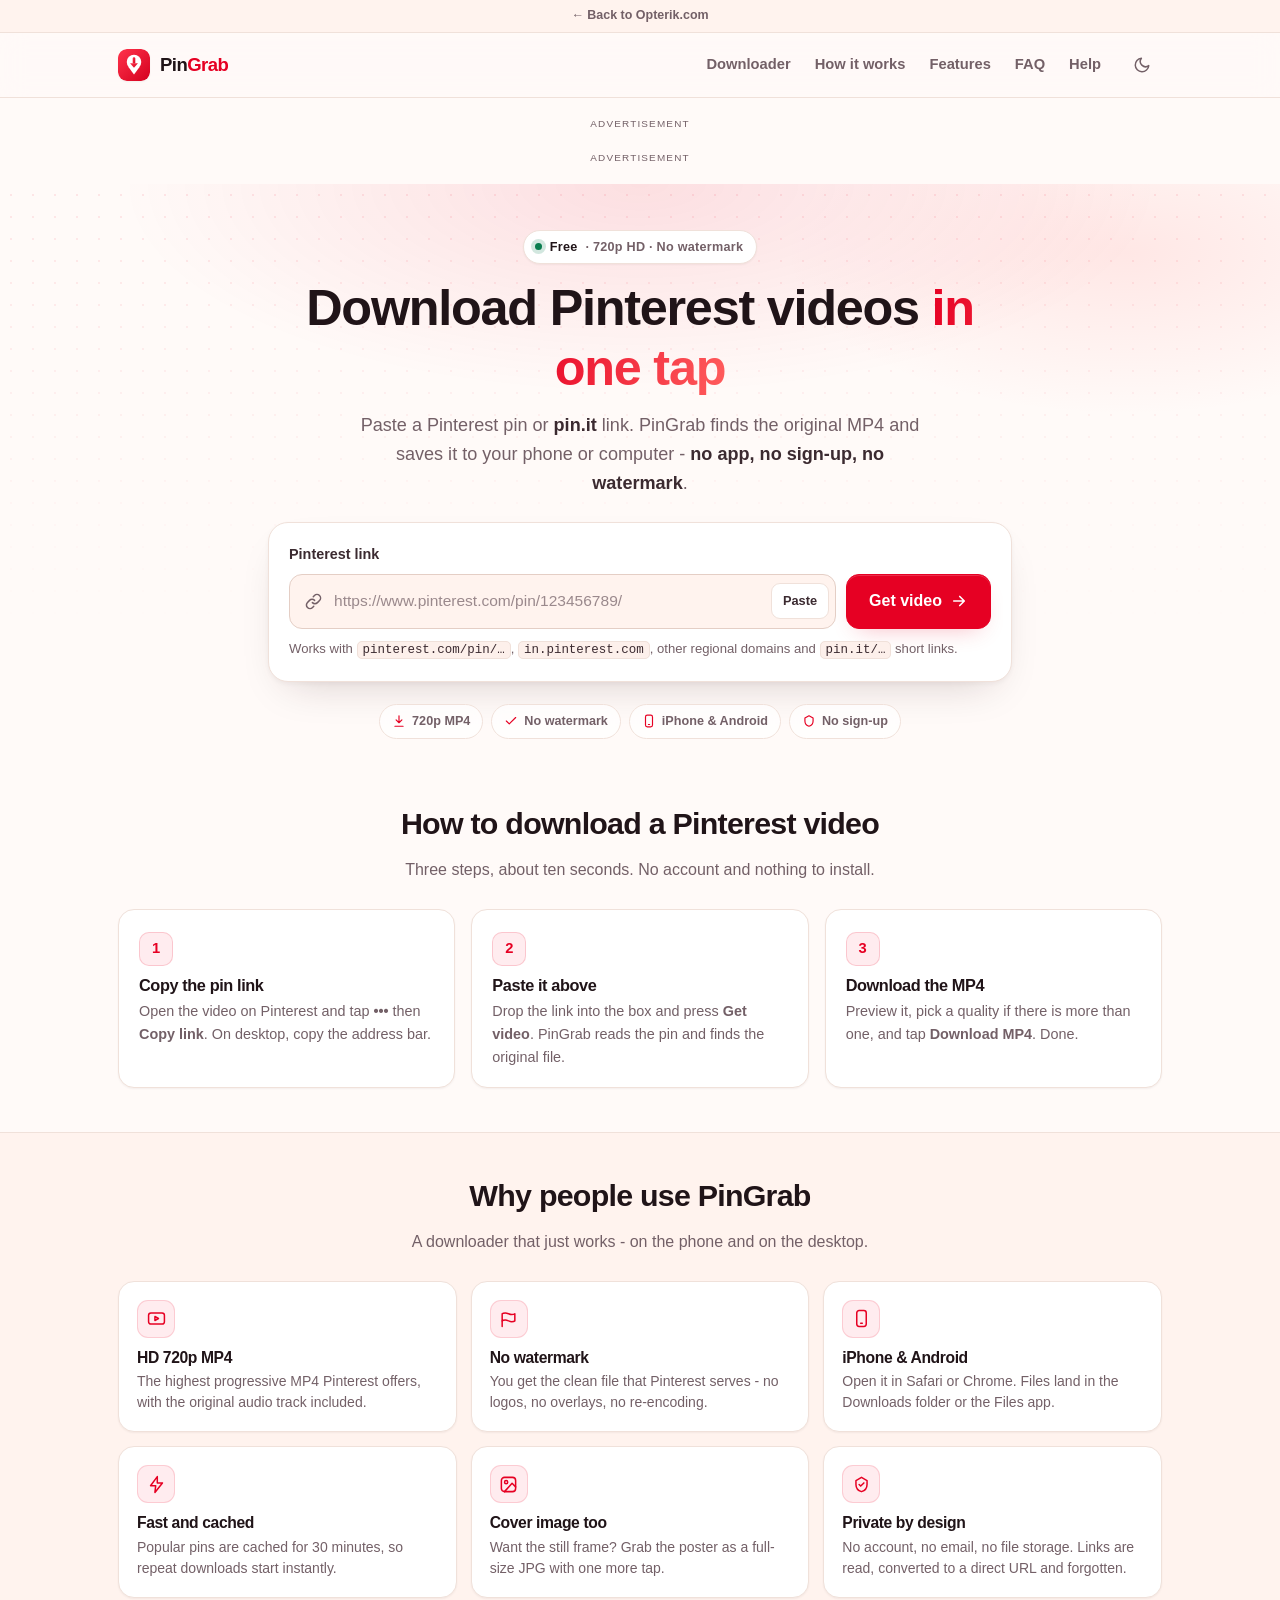
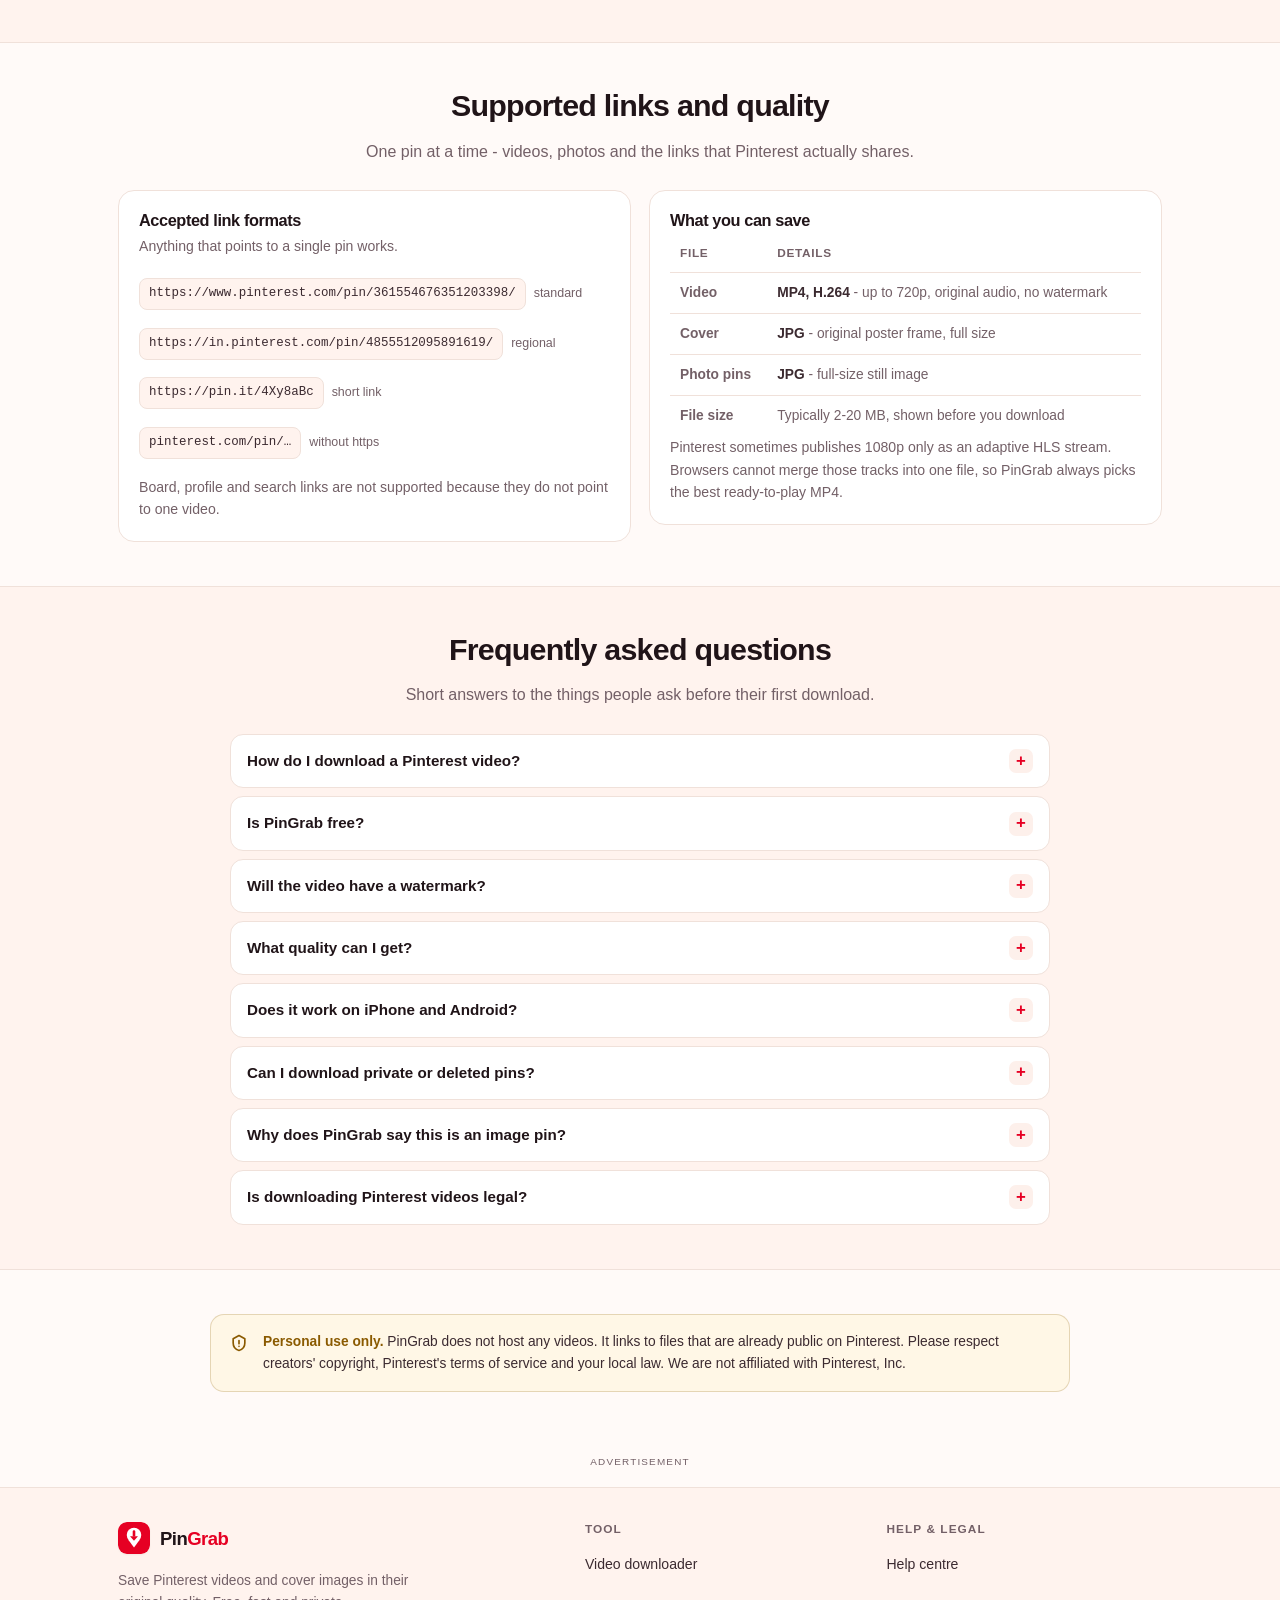
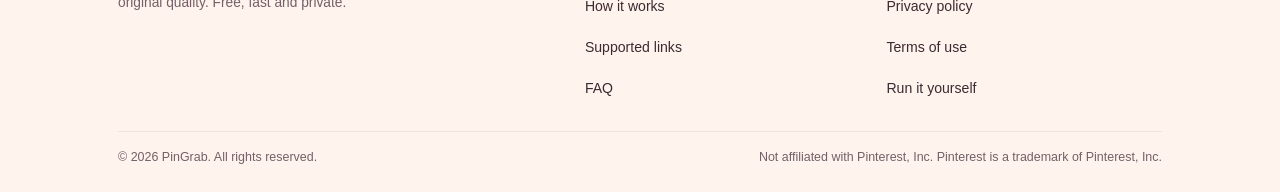
==== commit adb54172: "Add files via upload" ====
--- a/pingrab-site/index.html
+++ b/pingrab-site/index.html
@@ -236,12 +236,6 @@
 
         <div class="status" id="status" role="status" aria-live="polite" hidden></div>
 
-        <div class="api-warning" id="api-warning" hidden>
-          <p><b>The downloader backend is not running.</b> This site needs its small Python backend to read Pinterest pages.</p>
-          <p>If you are the site owner, start it with <code>python server.py</code> (or <code>serve.ps1</code>) and open <code>http://localhost:8787</code>. If you are a visitor, the site owner needs to deploy the backend.</p>
-          <p><a class="btn btn-sm" href="help.html#hosting">How to run it</a></p>
-        </div>
-
         <div class="skeleton" id="skeleton" hidden aria-hidden="true">
           <div class="sk-media"></div>
           <div class="sk-body">
@@ -310,20 +304,6 @@
   <div class="container">
     <div class="ad-slot" data-ad="top" aria-hidden="true"></div>
   </div>
-
-  <!-- ============================ TOP AD ============================ -->
-  <section class="ad-band" aria-label="Advertisement">
-    <div class="ad-slot ad-desktop-only" data-adsterra data-key="cb53b96b1cd42f9dfb328cf75f065433" data-width="728" data-height="90">
-      <span class="ad-label">Advertisement</span>
-      <script>atOptions = { 'key' : 'cb53b96b1cd42f9dfb328cf75f065433', 'format' : 'iframe', 'height' : 90, 'width' : 728, 'params' : {} };</script>
-      <script src="https://bauval.org/22/cb53b96b1cd42f9dfb328cf75f065433"></script>
-    </div>
-    <div class="ad-slot ad-mobile-only" data-adsterra data-key="cc16fff6856346e17c7c21f9e9f285dd" data-width="320" data-height="50">
-      <span class="ad-label">Advertisement</span>
-      <script>atOptions = { 'key' : 'cc16fff6856346e17c7c21f9e9f285dd', 'format' : 'iframe', 'height' : 50, 'width' : 320, 'params' : {} };</script>
-      <script src="https://bauval.org/22/cc16fff6856346e17c7c21f9e9f285dd"></script>
-    </div>
-  </section>
 
   <!-- ============================ HOW ============================ -->
   <section class="section" id="how">
@@ -439,15 +419,6 @@
     <div class="ad-slot" data-ad="mid" aria-hidden="true"></div>
   </div>
 
-  <!-- ============================ IN-CONTENT AD ============================ -->
-  <div class="ad-inline" aria-label="Advertisement">
-    <div class="ad-slot" data-adsterra data-key="1a907b26ea5d6f7665914fd6825a100c" data-width="300" data-height="250">
-      <span class="ad-label">Advertisement</span>
-      <script>atOptions = { 'key' : '1a907b26ea5d6f7665914fd6825a100c', 'format' : 'iframe', 'height' : 250, 'width' : 300, 'params' : {} };</script>
-      <script src="https://bauval.org/22/1a907b26ea5d6f7665914fd6825a100c"></script>
-    </div>
-  </div>
-
   <!-- ============================ FAQ ============================ -->
   <section class="section section-soft" id="faq">
     <div class="container">
@@ -522,15 +493,6 @@
     <div class="ad-slot" data-ad="bottom" aria-hidden="true"></div>
   </div>
 </main>
-
-<!-- ============================ NATIVE AD ============================ -->
-<div class="ad-native-band" aria-label="Sponsored content">
-  <div class="ad-slot ad-native-slot" data-adsterra data-native="true">
-    <script data-cfasync="false" src="https://bauval.org/21/bb4118fe8ad3afcaf250d6c98615e68f"></script>
-    <div id="container-bb4118fe8ad3afcaf250d6c98615e68f"></div>
-    <span class="ad-label">Sponsored</span>
-  </div>
-</div>
 
 <!-- ============================ FOOTER ============================ -->
 <footer class="site-footer">
--- a/pingrab-site/css/style.css
+++ b/pingrab-site/css/style.css
@@ -1,698 +1,671 @@
-/* ==========================================================================
-   PinGrab - stylesheet
-   Warm, Pinterest-inspired palette. Mobile-first, light + dark, no frameworks.
-   ========================================================================== */
-
-/* ---------- tokens ---------- */
-:root {
-  --bg: #fffaf8;
-  --bg-soft: #fff3ee;
-  --surface: #ffffff;
-  --surface-2: #fdf0eb;
-  --surface-3: #fbe7e1;
-  --border: #f0e1da;
-  --border-strong: #e4cec5;
-  --text: #201418;
-  --text-soft: #3b2a30;
-  --muted: #736067;
-  --accent: #e60023;
-  --accent-hover: #c5001e;
-  --accent-soft: #ffecef;
-  --accent-2: #ff5c5c;
-  --on-accent: #ffffff;
-  --ring: rgba(230, 0, 35, .3);
-  --success: #0a7d4f;
-  --success-soft: #e9fbf2;
-  --danger: #c2001e;
-  --danger-soft: #ffecef;
-  --warn: #8a5a00;
-  --warn-soft: #fff7e6;
-  --dot: rgba(230, 0, 35, .085);
-  --radius: 20px;
-  --radius-sm: 12px;
-  --shadow-sm: 0 1px 2px rgba(48, 16, 24, .05);
-  --shadow: 0 2px 4px rgba(48, 16, 24, .04), 0 18px 44px -20px rgba(48, 16, 24, .22);
-  --shadow-pop: 0 24px 60px -24px rgba(48, 16, 24, .3);
-  --maxw: 1080px;
-  --header-h: 64px;
-  --font: -apple-system, BlinkMacSystemFont, "Segoe UI Variable Display", "Segoe UI", Roboto, Inter, "Helvetica Neue", Arial, sans-serif;
-  --mono: ui-monospace, SFMono-Regular, Menlo, Consolas, "Liberation Mono", monospace;
-}
-
-html[data-theme="dark"] {
-  --bg: #120b0e;
-  --bg-soft: #170e13;
-  --surface: #1c1116;
-  --surface-2: #25161d;
-  --surface-3: #2f1b24;
-  --border: #31202a;
-  --border-strong: #462e3a;
-  --text: #f9eef1;
-  --text-soft: #eddde3;
-  --muted: #b49aa5;
-  --accent: #ff3550;
-  --accent-hover: #ff5469;
-  --accent-soft: #350f18;
-  --accent-2: #ff7a6b;
-  --on-accent: #ffffff;
-  --ring: rgba(255, 53, 80, .42);
-  --success: #43d69b;
-  --success-soft: #0e2a20;
-  --danger: #ff7b8f;
-  --danger-soft: #351018;
-  --warn: #f0c278;
-  --warn-soft: #2c2110;
-  --dot: rgba(255, 82, 105, .1);
-  --shadow-sm: none;
-  --shadow: 0 2px 4px rgba(0, 0, 0, .3), 0 22px 50px -24px rgba(0, 0, 0, .7);
-  --shadow-pop: 0 32px 70px -24px rgba(0, 0, 0, .8);
-}
-
-@media (prefers-color-scheme: dark) {
-  html:not([data-theme="light"]) {
-    --bg: #120b0e;
-    --bg-soft: #170e13;
-    --surface: #1c1116;
-    --surface-2: #25161d;
-    --surface-3: #2f1b24;
-    --border: #31202a;
-    --border-strong: #462e3a;
-    --text: #f9eef1;
-    --text-soft: #eddde3;
-    --muted: #b49aa5;
-    --accent: #ff3550;
-    --accent-hover: #ff5469;
-    --accent-soft: #350f18;
-    --accent-2: #ff7a6b;
-    --on-accent: #ffffff;
-    --ring: rgba(255, 53, 80, .42);
-    --success: #43d69b;
-    --success-soft: #0e2a20;
-    --danger: #ff7b8f;
-    --danger-soft: #351018;
-    --warn: #f0c278;
-    --warn-soft: #2c2110;
-    --dot: rgba(255, 82, 105, .1);
-    --shadow-sm: none;
-    --shadow: 0 2px 4px rgba(0, 0, 0, .3), 0 22px 50px -24px rgba(0, 0, 0, .7);
-    --shadow-pop: 0 32px 70px -24px rgba(0, 0, 0, .8);
-  }
-}
-
-/* ---------- base ---------- */
-* { box-sizing: border-box; }
-[hidden] { display: none !important; }
-html { -webkit-text-size-adjust: 100%; scroll-behavior: smooth; }
-body {
-  margin: 0;
-  background: var(--bg);
-  color: var(--text);
-  font-family: var(--font);
-  font-size: 16px;
-  line-height: 1.6;
-  -webkit-font-smoothing: antialiased;
-  overflow-wrap: break-word;
-}
-img, svg, video { max-width: 100%; }
-a { color: var(--accent); text-decoration: none; }
-a:hover { text-decoration: underline; }
-h1, h2, h3, h4 { line-height: 1.2; margin: 0 0 .5em; letter-spacing: -.025em; color: var(--text); }
-h1 { font-size: clamp(1.85rem, 5.4vw, 3.15rem); font-weight: 850; }
-h2 { font-size: clamp(1.35rem, 3.2vw, 1.9rem); font-weight: 800; }
-h3 { font-size: 1.02rem; font-weight: 700; }
-p { margin: 0 0 1rem; }
-ul, ol { padding-left: 1.25rem; margin: 0 0 1rem; }
-li { margin: .3rem 0; }
-code, kbd { font-family: var(--mono); font-size: .88em; }
-:focus-visible { outline: 3px solid var(--ring); outline-offset: 2px; border-radius: 8px; }
-::selection { background: var(--accent); color: #fff; }
-
-.container { width: 100%; max-width: var(--maxw); margin: 0 auto; padding: 0 18px; }
-.narrow { max-width: 820px; }
-.muted { color: var(--muted); }
-.small { font-size: .875rem; }
-.center { text-align: center; }
-.sr-only {
-  position: absolute; width: 1px; height: 1px; padding: 0; margin: -1px;
-  overflow: hidden; clip: rect(0 0 0 0); white-space: nowrap; border: 0;
-}
-.skip-link {
-  position: absolute; left: -9999px; top: 0; z-index: 100;
-  background: var(--accent); color: #fff; padding: 10px 16px; border-radius: 0 0 10px 0;
-}
-.skip-link:focus { left: 0; }
-
-/* ---------- opterik top bar ---------- */
-.opterik-bar {
-  background: var(--bg-soft); border-bottom: 1px solid var(--border);
-  text-align: center; padding: 6px 12px; font-size: .78rem;
-}
-.opterik-bar a { color: var(--muted); font-weight: 650; }
-.opterik-bar a:hover { color: var(--accent); text-decoration: none; }
-
-/* ---------- header ---------- */
-.site-header {
-  position: sticky; top: 0; z-index: 50;
-  background: color-mix(in srgb, var(--bg) 86%, transparent);
-  backdrop-filter: saturate(160%) blur(12px);
-  border-bottom: 1px solid var(--border);
-}
-.header-inner { display: flex; align-items: center; gap: 10px; min-height: var(--header-h); }
-.brand {
-  display: inline-flex; align-items: center; gap: 10px; flex: 0 0 auto;
-  font-weight: 850; letter-spacing: -.03em; color: var(--text); font-size: 1.16rem;
-  text-decoration: none;
-}
-.brand:hover { text-decoration: none; }
-.brand-mark { width: 32px; height: 32px; flex: 0 0 auto; border-radius: 9px; box-shadow: var(--shadow-sm); }
-.brand-name span { color: var(--accent); }
-.nav { margin-left: auto; display: flex; align-items: center; gap: 2px; }
-.nav a {
-  color: var(--muted); font-weight: 600; font-size: .92rem;
-  padding: 8px 11px; border-radius: 9px; text-decoration: none;
-}
-.nav a:hover, .nav a[aria-current="page"] { color: var(--text); background: var(--surface-2); text-decoration: none; }
-.nav-toggle {
-  display: none; margin-left: auto; background: var(--surface); border: 1px solid var(--border);
-  color: var(--text); border-radius: 10px; padding: 8px 10px; cursor: pointer; line-height: 0;
-}
-.header-actions { display: flex; align-items: center; gap: 8px; }
-
-/* ---------- buttons ---------- */
-.btn {
-  display: inline-flex; align-items: center; justify-content: center; gap: 8px;
-  min-height: 42px; padding: 10px 16px; border-radius: 12px;
-  font: inherit; font-weight: 650; font-size: .95rem; cursor: pointer;
-  border: 1px solid var(--border-strong); background: var(--surface); color: var(--text);
-  transition: transform .06s ease, background .15s ease, border-color .15s ease, box-shadow .15s ease;
-  text-decoration: none; white-space: nowrap; text-align: center;
-}
-.btn:hover { background: var(--surface-2); text-decoration: none; }
-.btn:active { transform: translateY(1px); }
-.btn[disabled], .btn[aria-disabled="true"] { opacity: .55; cursor: not-allowed; transform: none; }
-.btn-primary {
-  background: var(--accent); border-color: var(--accent); color: var(--on-accent);
-  box-shadow: 0 10px 24px -12px var(--ring), inset 0 1px 0 rgba(255, 255, 255, .18);
-}
-.btn-primary:hover { background: var(--accent-hover); border-color: var(--accent-hover); }
-.btn-ghost { background: transparent; border-color: transparent; color: var(--muted); }
-.btn-ghost:hover { background: var(--surface-2); color: var(--text); }
-.btn-sm { min-height: 34px; padding: 6px 11px; font-size: .84rem; border-radius: 9px; }
-.btn-icon { padding: 8px; min-height: 40px; min-width: 40px; }
-.btn-lg { min-height: 52px; padding: 13px 22px; font-size: 1rem; border-radius: 13px; }
-.btn-block { width: 100%; }
-
-/* ---------- hero ---------- */
-.hero {
-  position: relative;
-  padding: 46px 0 18px;
-  background:
-    radial-gradient(58% 52% at 50% 0%, color-mix(in srgb, var(--accent) 11%, transparent) 0%, transparent 70%),
-    radial-gradient(38% 40% at 88% 12%, color-mix(in srgb, var(--accent-2) 12%, transparent) 0%, transparent 70%);
-}
-.hero::before {
-  content: ""; position: absolute; inset: 0; pointer-events: none;
-  background-image: radial-gradient(var(--dot) 1px, transparent 1px);
-  background-size: 22px 22px;
-  mask-image: linear-gradient(to bottom, #000 0%, transparent 78%);
-  -webkit-mask-image: linear-gradient(to bottom, #000 0%, transparent 78%);
-}
-.hero > * { position: relative; }
-.hero-inner { text-align: center; max-width: 780px; margin: 0 auto; }
-.eyebrow {
-  display: inline-flex; align-items: center; gap: 8px; margin: 0 0 14px;
-  background: var(--surface); border: 1px solid var(--border);
-  color: var(--muted); border-radius: 999px; padding: 6px 13px 6px 8px;
-  font-size: .79rem; font-weight: 700; letter-spacing: .02em;
-  box-shadow: var(--shadow-sm);
-}
-.eyebrow .dot {
-  width: 7px; height: 7px; border-radius: 50%; background: var(--success);
-  box-shadow: 0 0 0 4px color-mix(in srgb, var(--success) 18%, transparent);
-  margin-left: 3px;
-}
-.eyebrow b { color: var(--text); font-weight: 750; }
-.hero h1 { margin: 0 0 12px; }
-.hero h1 em {
-  font-style: normal; color: var(--accent);
-  background: linear-gradient(100deg, var(--accent), var(--accent-2));
-  -webkit-background-clip: text; background-clip: text; -webkit-text-fill-color: transparent;
-}
-.hero .lead { font-size: clamp(1rem, 2.5vw, 1.13rem); color: var(--muted); max-width: 58ch; margin: 0 auto 10px; }
-.hero .lead b { color: var(--text-soft); font-weight: 650; }
-.badges {
-  display: flex; flex-wrap: wrap; gap: 8px; justify-content: center;
-  margin: 18px 0 0; padding: 0; list-style: none;
-}
-.badges li {
-  display: inline-flex; align-items: center; gap: 6px;
-  background: color-mix(in srgb, var(--surface) 70%, transparent);
-  border: 1px solid var(--border); color: var(--muted);
-  border-radius: 999px; padding: 6px 12px; font-size: .79rem; font-weight: 650;
-  backdrop-filter: blur(6px);
-}
-.badges svg { width: 14px; height: 14px; flex: 0 0 auto; color: var(--accent); }
-.section[id], .hero { scroll-margin-top: calc(var(--header-h) + 10px); }
-
-/* ---------- card / downloader ---------- */
-.card {
-  background: var(--surface); border: 1px solid var(--border);
-  border-radius: var(--radius); box-shadow: var(--shadow);
-}
-.downloader {
-  max-width: 840px; margin: 24px auto 0; padding: 20px;
-  text-align: left; scroll-margin-top: calc(var(--header-h) + 16px);
-}
-.downloader.is-busy { cursor: progress; }
-.field-label { display: block; font-weight: 700; font-size: .9rem; margin: 0 0 8px; color: var(--text-soft); }
-.input-row { display: flex; gap: 10px; align-items: stretch; }
-.input-wrap {
-  position: relative; flex: 1 1 auto; display: flex; align-items: center;
-  background: var(--bg-soft); border: 1.5px solid var(--border-strong); border-radius: 13px;
-  transition: border-color .15s ease, box-shadow .15s ease, background .15s ease;
-  min-width: 0;
-}
-.input-wrap:focus-within {
-  border-color: var(--accent); background: var(--surface);
-  box-shadow: 0 0 0 4px var(--ring);
-}
-.input-wrap.is-invalid { border-color: var(--danger); }
-.input-icon { position: absolute; left: 14px; color: var(--muted); display: flex; pointer-events: none; }
-.input-icon svg { width: 19px; height: 19px; }
-.input-wrap input {
-  width: 100%; min-width: 0; border: 0; background: transparent; color: var(--text);
-  font: inherit; font-size: .97rem; padding: 14px 88px 14px 44px; outline: none; border-radius: 12px;
-}
-.input-wrap input::placeholder { color: color-mix(in srgb, var(--muted) 72%, transparent); }
-.input-action {
-  position: absolute; right: 6px; border: 0; background: var(--surface); color: var(--text-soft);
-  border: 1px solid var(--border); font: inherit; font-size: .8rem; font-weight: 700;
-  padding: 7px 11px; border-radius: 9px; cursor: pointer; min-height: 34px;
-}
-.input-action:hover { background: var(--surface-2); }
-.input-row .btn-primary { flex: 0 0 auto; }
-.field-hint { margin: 9px 0 0; font-size: .82rem; color: var(--muted); }
-.field-hint code {
-  background: var(--surface-2); border: 1px solid var(--border);
-  padding: 1px 5px; border-radius: 5px; color: var(--text-soft); font-size: .78rem;
-}
-.spinner {
-  width: 17px; height: 17px; border-radius: 50%;
-  border: 2.5px solid currentColor; border-right-color: transparent;
-  animation: spin .7s linear infinite; display: inline-block; flex: 0 0 auto;
-}
-@keyframes spin { to { transform: rotate(360deg); } }
-
-/* ---------- status ---------- */
-.status {
-  display: flex; align-items: flex-start; gap: 10px;
-  margin: 14px 0 0; padding: 12px 14px; border-radius: 12px;
-  font-size: .9rem; line-height: 1.45; border: 1px solid transparent;
-}
-.status svg { width: 18px; height: 18px; flex: 0 0 auto; margin-top: 1px; }
-.status[data-tone="error"] { background: var(--danger-soft); color: var(--danger); border-color: color-mix(in srgb, var(--danger) 22%, transparent); }
-.status[data-tone="info"] { background: var(--surface-2); color: var(--text-soft); border-color: var(--border); }
-.status[data-tone="success"] { background: var(--success-soft); color: var(--success); border-color: color-mix(in srgb, var(--success) 22%, transparent); }
-.status[data-tone="warn"] { background: var(--warn-soft); color: var(--warn); border-color: color-mix(in srgb, var(--warn) 24%, transparent); }
-.status a { color: inherit; font-weight: 700; text-decoration: underline; }
-.status strong { font-weight: 750; }
-
-/* ---------- skeleton ---------- */
-.skeleton {
-  display: grid; grid-template-columns: 220px 1fr; gap: 22px;
-  margin-top: 18px; padding-top: 18px; border-top: 1px solid var(--border);
-}
-.sk-media { aspect-ratio: 3 / 4; border-radius: 16px; max-height: 300px; }
-.sk-body { display: flex; flex-direction: column; gap: 10px; padding-top: 6px; }
-.sk-line { height: 13px; border-radius: 7px; }
-.sk-line.w40 { width: 40%; } .sk-line.w70 { width: 70%; } .sk-line.w55 { width: 55%; }
-.sk-line.tall { height: 26px; } .sk-line.btn { height: 46px; width: 60%; margin-top: 8px; border-radius: 12px; }
-.sk-media, .sk-line {
-  background: linear-gradient(90deg, var(--surface-2) 25%, var(--surface-3) 40%, var(--surface-2) 60%);
-  background-size: 300% 100%;
-  animation: shimmer 1.4s ease-in-out infinite;
-}
-@keyframes shimmer { 0% { background-position: 100% 0; } 100% { background-position: 0 0; } }
-
-/* ---------- result ---------- */
-.result {
-  display: grid; grid-template-columns: 232px minmax(0, 1fr); gap: 22px;
-  margin-top: 18px; padding-top: 18px; border-top: 1px solid var(--border);
-  animation: fadeUp .32s cubic-bezier(.2, .7, .3, 1) both;
-}
-@keyframes fadeUp { from { opacity: 0; transform: translateY(8px); } to { opacity: 1; transform: none; } }
-.result-media {
-  position: relative; border-radius: 16px; overflow: hidden; background: var(--surface-3);
-  aspect-ratio: 3 / 4; max-height: 320px; box-shadow: var(--shadow-sm);
-}
-.result-media img { width: 100%; height: 100%; object-fit: cover; display: block; }
-.result-media::after {
-  content: ""; position: absolute; inset: 0;
-  background: linear-gradient(180deg, transparent 55%, rgba(20, 8, 12, .55));
-  pointer-events: none;
-}
-.play-btn {
-  position: absolute; inset: 0; margin: auto; width: 58px; height: 58px; z-index: 2;
-  border-radius: 50%; border: 1px solid rgba(255, 255, 255, .6);
-  background: rgba(255, 255, 255, .22); backdrop-filter: blur(8px);
-  color: #fff; display: grid; place-items: center; cursor: pointer;
-  transition: transform .15s ease, background .15s ease;
-}
-.play-btn:hover { transform: scale(1.06); background: var(--accent); border-color: var(--accent); }
-.play-btn svg { width: 24px; height: 24px; margin-left: 2px; }
-.duration-badge {
-  position: absolute; left: 10px; bottom: 10px; z-index: 2;
-  background: rgba(18, 8, 12, .72); color: #fff; font-size: .75rem; font-weight: 700;
-  padding: 3px 8px; border-radius: 7px; backdrop-filter: blur(4px);
-  font-variant-numeric: tabular-nums;
-}
-.result-body { min-width: 0; display: flex; flex-direction: column; }
-.kicker {
-  display: inline-flex; align-items: center; gap: 7px; margin: 0 0 7px;
-  color: var(--success); font-size: .76rem; font-weight: 800; letter-spacing: .08em; text-transform: uppercase;
-}
-.kicker .dot { width: 6px; height: 6px; border-radius: 50%; background: currentColor; }
-.result-title {
-  font-size: clamp(1.08rem, 2.4vw, 1.32rem); font-weight: 750; letter-spacing: -.02em;
-  margin: 0 0 6px; display: -webkit-box; -webkit-line-clamp: 3; -webkit-box-orient: vertical; overflow: hidden;
-}
-.result-author { display: flex; align-items: center; gap: 8px; margin: 0 0 10px; color: var(--muted); font-size: .88rem; }
-.result-author img { width: 24px; height: 24px; border-radius: 50%; object-fit: cover; background: var(--surface-2); }
-.result-author .avatar-fallback {
-  width: 24px; height: 24px; border-radius: 50%; background: var(--accent-soft); color: var(--accent);
-  display: grid; place-items: center; font-size: .7rem; font-weight: 800;
-}
-.result-desc {
-  margin: 0 0 12px; color: var(--muted); font-size: .86rem; line-height: 1.5;
-  display: -webkit-box; -webkit-line-clamp: 2; -webkit-box-orient: vertical; overflow: hidden;
-}
-.chips { display: flex; flex-wrap: wrap; gap: 6px; list-style: none; padding: 0; margin: 0 0 14px; }
-.chips li {
-  background: var(--surface-2); border: 1px solid var(--border); color: var(--text-soft);
-  border-radius: 7px; padding: 3px 8px; font-size: .76rem; font-weight: 650;
-}
-.chips li.hd { background: var(--accent-soft); border-color: color-mix(in srgb, var(--accent) 18%, transparent); color: var(--accent); }
-.result-actions { display: flex; flex-wrap: wrap; gap: 8px; margin-top: auto; }
-.result-actions .btn-primary { flex: 1 1 220px; }
-.result-note { margin: 12px 0 0; font-size: .78rem; color: var(--muted); }
-.result-note code { color: var(--text-soft); }
-.quality-select {
-  display: flex; align-items: center; gap: 8px; margin: 0 0 12px;
-  font-size: .82rem; color: var(--muted);
-}
-.quality-select select {
-  font: inherit; font-size: .84rem; font-weight: 650; color: var(--text);
-  background: var(--surface); border: 1px solid var(--border-strong);
-  border-radius: 9px; padding: 7px 10px; cursor: pointer;
-}
-.image-note { margin: 0 0 12px; font-size: .86rem; color: var(--muted); }
-
-/* ---------- recent ---------- */
-.recent { margin-top: 18px; padding-top: 16px; border-top: 1px solid var(--border); }
-.recent-head { display: flex; align-items: center; justify-content: space-between; gap: 10px; margin-bottom: 10px; }
-.recent-head h3 { margin: 0; font-size: .82rem; letter-spacing: .06em; text-transform: uppercase; color: var(--muted); }
-.recent-clear { background: none; border: 0; color: var(--muted); font: inherit; font-size: .78rem; cursor: pointer; text-decoration: underline; }
-.recent-list { display: flex; gap: 10px; overflow-x: auto; padding: 0 0 4px; scrollbar-width: thin; scroll-snap-type: x proximity; }
-.recent-item {
-  flex: 0 0 208px; display: flex; align-items: center; gap: 10px; text-align: left;
-  background: var(--surface); border: 1px solid var(--border); border-radius: 12px;
-  padding: 8px; cursor: pointer; color: var(--text); font: inherit;
-  scroll-snap-align: start; transition: border-color .15s ease, background .15s ease;
-}
-.recent-item:hover { border-color: var(--border-strong); background: var(--surface-2); }
-.recent-thumb { width: 46px; height: 56px; border-radius: 8px; object-fit: cover; background: var(--surface-3); flex: 0 0 auto; }
-.recent-meta { min-width: 0; }
-.recent-title {
-  display: -webkit-box; -webkit-line-clamp: 2; -webkit-box-orient: vertical; overflow: hidden;
-  font-size: .82rem; font-weight: 650; line-height: 1.35; margin: 0 0 3px;
-}
-.recent-sub { font-size: .72rem; color: var(--muted); }
-
-/* ---------- sections ---------- */
-.section { padding: 44px 0; }
-.section-head { text-align: center; max-width: 62ch; margin: 0 auto 26px; }
-.section-head p { color: var(--muted); margin: 0; }
-.section-soft { background: var(--bg-soft); border-block: 1px solid var(--border); }
-
-/* steps */
-.steps { display: grid; grid-template-columns: repeat(3, 1fr); gap: 16px; counter-reset: step; }
-.step {
-  position: relative; background: var(--surface); border: 1px solid var(--border);
-  border-radius: 16px; padding: 22px 20px 18px; box-shadow: var(--shadow-sm);
-}
-.step-num {
-  display: inline-grid; place-items: center; width: 34px; height: 34px; border-radius: 10px;
-  background: var(--accent-soft); color: var(--accent); font-weight: 850; font-size: .92rem;
-  margin-bottom: 10px; border: 1px solid color-mix(in srgb, var(--accent) 16%, transparent);
-}
-.step h3 { margin: 0 0 5px; }
-.step p { margin: 0; color: var(--muted); font-size: .9rem; }
-
-/* features */
-.features { display: grid; grid-template-columns: repeat(3, 1fr); gap: 14px; }
-.feature {
-  background: var(--surface); border: 1px solid var(--border); border-radius: 16px;
-  padding: 18px; box-shadow: var(--shadow-sm);
-}
-.feature-icon {
-  width: 38px; height: 38px; border-radius: 11px; display: grid; place-items: center;
-  background: var(--accent-soft); color: var(--accent); margin-bottom: 11px;
-  border: 1px solid color-mix(in srgb, var(--accent) 14%, transparent);
-}
-.feature-icon svg { width: 19px; height: 19px; }
-.feature h3 { margin: 0 0 4px; font-size: .98rem; }
-.feature p { margin: 0; color: var(--muted); font-size: .875rem; line-height: 1.5; }
-
-/* support panel */
-.support-grid { display: grid; grid-template-columns: 1fr 1fr; gap: 18px; align-items: start; }
-.panel { background: var(--surface); border: 1px solid var(--border); border-radius: 16px; padding: 20px; }
-.panel h3 { margin: 0 0 4px; }
-.panel > p { color: var(--muted); font-size: .88rem; }
-.example-list { list-style: none; padding: 0; margin: 0; display: flex; flex-direction: column; gap: 8px; }
-.example-list li { display: flex; align-items: center; gap: 8px; flex-wrap: wrap; }
-.example-list code {
-  background: var(--bg-soft); border: 1px solid var(--border); border-radius: 8px;
-  padding: 5px 9px; font-size: .78rem; color: var(--text-soft); word-break: break-all;
-}
-.example-list span { font-size: .78rem; color: var(--muted); }
-.quality-table { width: 100%; border-collapse: collapse; font-size: .86rem; }
-.quality-table th, .quality-table td { text-align: left; padding: 9px 10px; border-bottom: 1px solid var(--border); }
-.quality-table th { color: var(--muted); font-size: .74rem; text-transform: uppercase; letter-spacing: .06em; font-weight: 750; }
-.quality-table tr:last-child td { border-bottom: 0; }
-.quality-table td:first-child { font-weight: 650; white-space: nowrap; }
-.quality-table td { color: var(--muted); }
-.quality-table td b { color: var(--text-soft); font-weight: 650; }
-
-/* faq */
-.faq { display: flex; flex-direction: column; gap: 8px; max-width: 820px; margin: 0 auto; }
-.faq-item {
-  background: var(--surface); border: 1px solid var(--border); border-radius: 13px;
-  overflow: hidden;
-}
-.faq-item summary {
-  display: flex; align-items: center; gap: 12px; justify-content: space-between;
-  cursor: pointer; padding: 14px 16px; font-weight: 650; font-size: .95rem;
-  list-style: none;
-}
-.faq-item summary::-webkit-details-marker { display: none; }
-.faq-item summary::after {
-  content: "+"; flex: 0 0 auto; display: grid; place-items: center;
-  width: 24px; height: 24px; border-radius: 7px; background: var(--surface-2);
-  color: var(--accent); font-size: 1.05rem; font-weight: 700; line-height: 1;
-  transition: transform .18s ease;
-}
-.faq-item[open] summary::after { transform: rotate(45deg); }
-.faq-item[open] summary { background: var(--bg-soft); }
-.faq-body { padding: 4px 16px 16px; color: var(--muted); font-size: .92rem; }
-.faq-body p:last-child { margin-bottom: 0; }
-.faq-body a { font-weight: 650; }
-
-/* disclaimer */
-.disclaimer {
-  display: flex; gap: 14px; align-items: flex-start;
-  background: var(--warn-soft); border: 1px solid color-mix(in srgb, var(--warn) 22%, transparent);
-  border-radius: 14px; padding: 16px 18px; max-width: 860px; margin: 0 auto;
-}
-.disclaimer svg { width: 20px; height: 20px; color: var(--warn); flex: 0 0 auto; margin-top: 2px; }
-.disclaimer p { margin: 0; font-size: .86rem; color: var(--text-soft); }
-.disclaimer strong { color: var(--warn); }
-
-/* ads */
-.ad-slot {
-  margin: 22px auto; max-width: 970px; min-height: 92px;
-  border: 1px dashed var(--border-strong); border-radius: 12px;
-  display: none; place-items: center; color: var(--muted);
-  font-size: .68rem; letter-spacing: .14em; text-transform: uppercase;
-  background: color-mix(in srgb, var(--surface) 55%, transparent);
-  overflow: hidden;
-}
-.ad-slot.is-filled { display: grid; border: 0; background: none; min-height: 0; }
-.ad-slot ins { display: block; }
-
-/* Adsterra containers */
-#adsterra-banners-top, #adsterra-banners, #adsterra-banners-mid { text-align: center; }
-
-/* ---------- opterik-style ad placements ---------- */
-.ad-band {
-  padding: 18px 0; text-align: center;
-  background: color-mix(in srgb, var(--surface) 40%, transparent);
-  border-top: 1px solid var(--border); border-bottom: 1px solid var(--border);
-}
-.ad-slot {
-  display: inline-flex; flex-direction: column; align-items: flex-start; justify-content: center;
-  min-height: 60px; margin: 0 auto; gap: 6px;
-}
-.ad-slot .ad-label {
-  font-size: .62rem; letter-spacing: .12em; text-transform: uppercase; color: var(--muted);
-}
-.ad-desktop-only { display: none; }
-.ad-mobile-only { display: inline-flex; }
-@media (min-width: 768px) {
-  .ad-desktop-only { display: inline-flex; }
-  .ad-mobile-only { display: none; }
-}
-.ad-inline { margin: 24px auto; text-align: center; }
-.ad-native-band { margin: 24px auto; text-align: center; padding: 18px 0; }
-.ad-native-slot { min-height: 120px; }
-/* ---------- api warning ---------- */
-.api-warning {
-  margin: 14px 0; padding: 14px 16px; border-radius: 12px;
-  border: 1px solid color-mix(in srgb, #f59e0b 40%, transparent);
-  background: color-mix(in srgb, #f59e0b 10%, var(--surface));
-  font-size: .86rem;
-}
-.api-warning p { margin: 0 0 8px; color: var(--text-soft); }
-.api-warning p:last-child { margin: 0; }
-.api-warning code { color: var(--text); background: var(--surface-2); padding: 1px 5px; border-radius: 4px; }
-
-.site-footer { border-top: 1px solid var(--border); background: var(--bg-soft); padding: 34px 0 24px; margin-top: 12px; }
-.footer-grid { display: grid; grid-template-columns: 1.6fr 1fr 1fr; gap: 26px; }
-.footer-brand p { color: var(--muted); font-size: .86rem; max-width: 38ch; margin: 8px 0 0; }
-.footer-col h4 { font-size: .74rem; text-transform: uppercase; letter-spacing: .09em; color: var(--muted); margin: 0 0 10px; }
-.footer-col ul { list-style: none; padding: 0; margin: 0; display: flex; flex-direction: column; gap: 6px; }
-.footer-col a { color: var(--text-soft); font-size: .88rem; }
-.footer-col a:hover { color: var(--accent); }
-.footer-bottom {
-  display: flex; flex-wrap: wrap; gap: 8px 18px; justify-content: space-between;
-  border-top: 1px solid var(--border); margin-top: 26px; padding-top: 16px;
-  color: var(--muted); font-size: .78rem;
-}
-.footer-bottom p { margin: 0; }
-
-/* ---------- preview dialog ---------- */
-.preview-dialog {
-  border: 0; padding: 0; background: transparent; max-width: min(440px, 92vw); width: 100%;
-  border-radius: 18px;
-}
-.preview-dialog::backdrop { background: rgba(16, 6, 10, .72); backdrop-filter: blur(4px); }
-.preview-shell {
-  position: relative; background: #000; border-radius: 18px; overflow: hidden;
-  box-shadow: var(--shadow-pop); max-height: 86vh;
-}
-.preview-shell video { display: block; width: 100%; max-height: 86vh; background: #000; }
-.preview-close {
-  position: absolute; top: 10px; right: 10px; z-index: 2;
-  width: 34px; height: 34px; border-radius: 50%; border: 1px solid rgba(255, 255, 255, .35);
-  background: rgba(0, 0, 0, .5); color: #fff; cursor: pointer; font-size: 1.15rem;
-  display: grid; place-items: center; line-height: 1;
-}
-.preview-close:hover { background: var(--accent); border-color: var(--accent); }
-
-/* ---------- toast ---------- */
-.toast {
-  position: fixed; left: 50%; bottom: 22px; transform: translate(-50%, 14px);
-  background: var(--text); color: var(--bg); padding: 10px 16px; border-radius: 10px;
-  font-size: .86rem; font-weight: 600; z-index: 90; opacity: 0; pointer-events: none;
-  transition: opacity .2s ease, transform .2s ease; max-width: 90vw; text-align: center;
-  box-shadow: var(--shadow-pop);
-}
-.toast.is-on { opacity: 1; transform: translate(-50%, 0); }
-
-/* ---------- content pages ---------- */
-.page { padding: 40px 0 20px; }
-.page-header { max-width: 760px; margin: 0 auto 26px; text-align: center; }
-.page-header .eyebrow { margin-bottom: 12px; }
-.page-header p { color: var(--muted); font-size: 1.02rem; }
-.prose { max-width: 780px; margin: 0 auto; }
-.prose h2 { margin-top: 2rem; padding-top: .4rem; }
-.prose h3 { margin-top: 1.5rem; }
-.prose p, .prose li { color: var(--text-soft); }
-.prose ul, .prose ol { margin-bottom: 1.1rem; }
-.prose .card { padding: 20px 22px; margin: 18px 0; }
-.prose .card p:last-child, .prose .card ul:last-child { margin-bottom: 0; }
-.prose table { width: 100%; border-collapse: collapse; font-size: .9rem; margin: 12px 0 20px; }
-.prose th, .prose td { border: 1px solid var(--border); padding: 9px 11px; text-align: left; vertical-align: top; }
-.prose th { background: var(--surface-2); font-size: .8rem; text-transform: uppercase; letter-spacing: .04em; }
-.prose td { color: var(--muted); }
-.callout {
-  border-left: 3px solid var(--accent); background: var(--accent-soft);
-  padding: 14px 16px; border-radius: 0 12px 12px 0; margin: 18px 0; font-size: .92rem;
-}
-.callout p:last-child { margin: 0; }
-.page-toc { display: flex; flex-wrap: wrap; gap: 6px; justify-content: center; margin: 0 auto 8px; }
-.page-toc a {
-  font-size: .8rem; font-weight: 650; color: var(--muted); background: var(--surface);
-  border: 1px solid var(--border); border-radius: 999px; padding: 5px 11px;
-}
-.page-toc a:hover { color: var(--accent); border-color: var(--accent); text-decoration: none; }
-.error-code {
-  font-size: clamp(4rem, 14vw, 7rem); font-weight: 850; line-height: 1;
-  letter-spacing: -.04em; margin: 4px 0 8px;
-  background: linear-gradient(135deg, var(--accent), #ff7a59);
-  -webkit-background-clip: text; background-clip: text; color: transparent;
-}
-
-/* ---------- responsive ---------- */
-@media (max-width: 900px) {
-  .features { grid-template-columns: repeat(2, 1fr); }
-  .footer-grid { grid-template-columns: 1.4fr 1fr 1fr; gap: 20px; }
-}
-
-@media (max-width: 760px) {
-  :root { --header-h: 60px; }
-  .nav-toggle { display: inline-flex; }
-  .nav {
-    position: absolute; left: 12px; right: 12px; top: calc(var(--header-h) - 2px);
-    background: var(--surface); border: 1px solid var(--border); border-radius: 14px;
-    box-shadow: var(--shadow); padding: 8px; display: none; flex-direction: column;
-    align-items: stretch; gap: 2px; margin: 0; z-index: 60;
-  }
-  .nav.is-open { display: flex; }
-  .nav a { padding: 10px 12px; }
-  .header-actions { margin-left: auto; }
-  .header-actions .install-label { display: none; }
-  .header-actions #install-btn { padding: 8px 10px; }
-  .hero { padding-top: 34px; }
-  .steps { grid-template-columns: 1fr; }
-  .support-grid { grid-template-columns: 1fr; }
-  .result { grid-template-columns: 1fr; }
-  .result-media { max-height: 380px; aspect-ratio: 4 / 3; }
-  .skeleton { grid-template-columns: 130px 1fr; }
-  .result-actions .btn-primary { flex-basis: 100%; }
-  .footer-grid { grid-template-columns: 1fr 1fr; }
-  .footer-brand { grid-column: 1 / -1; }
-}
-
-@media (max-width: 560px) {
-  .container { padding: 0 14px; }
-  .downloader { padding: 15px; border-radius: 17px; }
-  .input-row { flex-direction: column; }
-  .input-row .btn-primary { width: 100%; }
-  .input-wrap input { padding-right: 74px; font-size: .92rem; }
-  .features { grid-template-columns: 1fr; }
-  .section { padding: 34px 0; }
-  .hero { padding-top: 26px; }
-  .eyebrow { font-size: .74rem; }
-  .result-media { max-height: 320px; aspect-ratio: 4 / 3; }
-  .footer-grid { grid-template-columns: 1fr; gap: 18px; }
-  .footer-bottom { flex-direction: column; }
-  .recent-item { flex-basis: 186px; }
-}
-
-@media (prefers-reduced-motion: reduce) {
-  *, *::before, *::after { animation-duration: .001ms !important; animation-iteration-count: 1 !important; transition-duration: .001ms !important; scroll-behavior: auto !important; }
-}
-
-@media print {
-  .site-header, .site-footer, .ad-slot, .downloader, .preview-dialog, .toast { display: none !important; }
-}
+/* ==========================================================================
+   PinGrab - stylesheet
+   Warm, Pinterest-inspired palette. Mobile-first, light + dark, no frameworks.
+   ========================================================================== */
+
+/* ---------- tokens ---------- */
+:root {
+  --bg: #fffaf8;
+  --bg-soft: #fff3ee;
+  --surface: #ffffff;
+  --surface-2: #fdf0eb;
+  --surface-3: #fbe7e1;
+  --border: #f0e1da;
+  --border-strong: #e4cec5;
+  --text: #201418;
+  --text-soft: #3b2a30;
+  --muted: #736067;
+  --accent: #e60023;
+  --accent-hover: #c5001e;
+  --accent-soft: #ffecef;
+  --accent-2: #ff5c5c;
+  --on-accent: #ffffff;
+  --ring: rgba(230, 0, 35, .3);
+  --success: #0a7d4f;
+  --success-soft: #e9fbf2;
+  --danger: #c2001e;
+  --danger-soft: #ffecef;
+  --warn: #8a5a00;
+  --warn-soft: #fff7e6;
+  --dot: rgba(230, 0, 35, .085);
+  --radius: 20px;
+  --radius-sm: 12px;
+  --shadow-sm: 0 1px 2px rgba(48, 16, 24, .05);
+  --shadow: 0 2px 4px rgba(48, 16, 24, .04), 0 18px 44px -20px rgba(48, 16, 24, .22);
+  --shadow-pop: 0 24px 60px -24px rgba(48, 16, 24, .3);
+  --maxw: 1080px;
+  --header-h: 64px;
+  --font: -apple-system, BlinkMacSystemFont, "Segoe UI Variable Display", "Segoe UI", Roboto, Inter, "Helvetica Neue", Arial, sans-serif;
+  --mono: ui-monospace, SFMono-Regular, Menlo, Consolas, "Liberation Mono", monospace;
+}
+
+html[data-theme="dark"] {
+  --bg: #120b0e;
+  --bg-soft: #170e13;
+  --surface: #1c1116;
+  --surface-2: #25161d;
+  --surface-3: #2f1b24;
+  --border: #31202a;
+  --border-strong: #462e3a;
+  --text: #f9eef1;
+  --text-soft: #eddde3;
+  --muted: #b49aa5;
+  --accent: #ff3550;
+  --accent-hover: #ff5469;
+  --accent-soft: #350f18;
+  --accent-2: #ff7a6b;
+  --on-accent: #ffffff;
+  --ring: rgba(255, 53, 80, .42);
+  --success: #43d69b;
+  --success-soft: #0e2a20;
+  --danger: #ff7b8f;
+  --danger-soft: #351018;
+  --warn: #f0c278;
+  --warn-soft: #2c2110;
+  --dot: rgba(255, 82, 105, .1);
+  --shadow-sm: none;
+  --shadow: 0 2px 4px rgba(0, 0, 0, .3), 0 22px 50px -24px rgba(0, 0, 0, .7);
+  --shadow-pop: 0 32px 70px -24px rgba(0, 0, 0, .8);
+}
+
+@media (prefers-color-scheme: dark) {
+  html:not([data-theme="light"]) {
+    --bg: #120b0e;
+    --bg-soft: #170e13;
+    --surface: #1c1116;
+    --surface-2: #25161d;
+    --surface-3: #2f1b24;
+    --border: #31202a;
+    --border-strong: #462e3a;
+    --text: #f9eef1;
+    --text-soft: #eddde3;
+    --muted: #b49aa5;
+    --accent: #ff3550;
+    --accent-hover: #ff5469;
+    --accent-soft: #350f18;
+    --accent-2: #ff7a6b;
+    --on-accent: #ffffff;
+    --ring: rgba(255, 53, 80, .42);
+    --success: #43d69b;
+    --success-soft: #0e2a20;
+    --danger: #ff7b8f;
+    --danger-soft: #351018;
+    --warn: #f0c278;
+    --warn-soft: #2c2110;
+    --dot: rgba(255, 82, 105, .1);
+    --shadow-sm: none;
+    --shadow: 0 2px 4px rgba(0, 0, 0, .3), 0 22px 50px -24px rgba(0, 0, 0, .7);
+    --shadow-pop: 0 32px 70px -24px rgba(0, 0, 0, .8);
+  }
+}
+
+/* ---------- base ---------- */
+* { box-sizing: border-box; }
+[hidden] { display: none !important; }
+html { -webkit-text-size-adjust: 100%; scroll-behavior: smooth; }
+body {
+  margin: 0;
+  background: var(--bg);
+  color: var(--text);
+  font-family: var(--font);
+  font-size: 16px;
+  line-height: 1.6;
+  -webkit-font-smoothing: antialiased;
+  overflow-wrap: break-word;
+}
+img, svg, video { max-width: 100%; }
+a { color: var(--accent); text-decoration: none; }
+a:hover { text-decoration: underline; }
+h1, h2, h3, h4 { line-height: 1.2; margin: 0 0 .5em; letter-spacing: -.025em; color: var(--text); }
+h1 { font-size: clamp(1.85rem, 5.4vw, 3.15rem); font-weight: 850; }
+h2 { font-size: clamp(1.35rem, 3.2vw, 1.9rem); font-weight: 800; }
+h3 { font-size: 1.02rem; font-weight: 700; }
+p { margin: 0 0 1rem; }
+ul, ol { padding-left: 1.25rem; margin: 0 0 1rem; }
+li { margin: .3rem 0; }
+code, kbd { font-family: var(--mono); font-size: .88em; }
+:focus-visible { outline: 3px solid var(--ring); outline-offset: 2px; border-radius: 8px; }
+::selection { background: var(--accent); color: #fff; }
+
+.container { width: 100%; max-width: var(--maxw); margin: 0 auto; padding: 0 18px; }
+.narrow { max-width: 820px; }
+.muted { color: var(--muted); }
+.small { font-size: .875rem; }
+.center { text-align: center; }
+.sr-only {
+  position: absolute; width: 1px; height: 1px; padding: 0; margin: -1px;
+  overflow: hidden; clip: rect(0 0 0 0); white-space: nowrap; border: 0;
+}
+.skip-link {
+  position: absolute; left: -9999px; top: 0; z-index: 100;
+  background: var(--accent); color: #fff; padding: 10px 16px; border-radius: 0 0 10px 0;
+}
+.skip-link:focus { left: 0; }
+
+/* ---------- opterik top bar ---------- */
+.opterik-bar {
+  background: var(--bg-soft); border-bottom: 1px solid var(--border);
+  text-align: center; padding: 6px 12px; font-size: .78rem;
+}
+.opterik-bar a { color: var(--muted); font-weight: 650; }
+.opterik-bar a:hover { color: var(--accent); text-decoration: none; }
+
+/* ---------- header ---------- */
+.site-header {
+  position: sticky; top: 0; z-index: 50;
+  background: color-mix(in srgb, var(--bg) 86%, transparent);
+  backdrop-filter: saturate(160%) blur(12px);
+  border-bottom: 1px solid var(--border);
+}
+.header-inner { display: flex; align-items: center; gap: 10px; min-height: var(--header-h); }
+.brand {
+  display: inline-flex; align-items: center; gap: 10px; flex: 0 0 auto;
+  font-weight: 850; letter-spacing: -.03em; color: var(--text); font-size: 1.16rem;
+  text-decoration: none;
+}
+.brand:hover { text-decoration: none; }
+.brand-mark { width: 32px; height: 32px; flex: 0 0 auto; border-radius: 9px; box-shadow: var(--shadow-sm); }
+.brand-name span { color: var(--accent); }
+.nav { margin-left: auto; display: flex; align-items: center; gap: 2px; }
+.nav a {
+  color: var(--muted); font-weight: 600; font-size: .92rem;
+  padding: 8px 11px; border-radius: 9px; text-decoration: none;
+}
+.nav a:hover, .nav a[aria-current="page"] { color: var(--text); background: var(--surface-2); text-decoration: none; }
+.nav-toggle {
+  display: none; margin-left: auto; background: var(--surface); border: 1px solid var(--border);
+  color: var(--text); border-radius: 10px; padding: 8px 10px; cursor: pointer; line-height: 0;
+}
+.header-actions { display: flex; align-items: center; gap: 8px; }
+
+/* ---------- buttons ---------- */
+.btn {
+  display: inline-flex; align-items: center; justify-content: center; gap: 8px;
+  min-height: 42px; padding: 10px 16px; border-radius: 12px;
+  font: inherit; font-weight: 650; font-size: .95rem; cursor: pointer;
+  border: 1px solid var(--border-strong); background: var(--surface); color: var(--text);
+  transition: transform .06s ease, background .15s ease, border-color .15s ease, box-shadow .15s ease;
+  text-decoration: none; white-space: nowrap; text-align: center;
+}
+.btn:hover { background: var(--surface-2); text-decoration: none; }
+.btn:active { transform: translateY(1px); }
+.btn[disabled], .btn[aria-disabled="true"] { opacity: .55; cursor: not-allowed; transform: none; }
+.btn-primary {
+  background: var(--accent); border-color: var(--accent); color: var(--on-accent);
+  box-shadow: 0 10px 24px -12px var(--ring), inset 0 1px 0 rgba(255, 255, 255, .18);
+}
+.btn-primary:hover { background: var(--accent-hover); border-color: var(--accent-hover); }
+.btn-ghost { background: transparent; border-color: transparent; color: var(--muted); }
+.btn-ghost:hover { background: var(--surface-2); color: var(--text); }
+.btn-sm { min-height: 34px; padding: 6px 11px; font-size: .84rem; border-radius: 9px; }
+.btn-icon { padding: 8px; min-height: 40px; min-width: 40px; }
+.btn-lg { min-height: 52px; padding: 13px 22px; font-size: 1rem; border-radius: 13px; }
+.btn-block { width: 100%; }
+
+/* ---------- hero ---------- */
+.hero {
+  position: relative;
+  padding: 46px 0 18px;
+  background:
+    radial-gradient(58% 52% at 50% 0%, color-mix(in srgb, var(--accent) 11%, transparent) 0%, transparent 70%),
+    radial-gradient(38% 40% at 88% 12%, color-mix(in srgb, var(--accent-2) 12%, transparent) 0%, transparent 70%);
+}
+.hero::before {
+  content: ""; position: absolute; inset: 0; pointer-events: none;
+  background-image: radial-gradient(var(--dot) 1px, transparent 1px);
+  background-size: 22px 22px;
+  mask-image: linear-gradient(to bottom, #000 0%, transparent 78%);
+  -webkit-mask-image: linear-gradient(to bottom, #000 0%, transparent 78%);
+}
+.hero > * { position: relative; }
+.hero-inner { text-align: center; max-width: 780px; margin: 0 auto; }
+.eyebrow {
+  display: inline-flex; align-items: center; gap: 8px; margin: 0 0 14px;
+  background: var(--surface); border: 1px solid var(--border);
+  color: var(--muted); border-radius: 999px; padding: 6px 13px 6px 8px;
+  font-size: .79rem; font-weight: 700; letter-spacing: .02em;
+  box-shadow: var(--shadow-sm);
+}
+.eyebrow .dot {
+  width: 7px; height: 7px; border-radius: 50%; background: var(--success);
+  box-shadow: 0 0 0 4px color-mix(in srgb, var(--success) 18%, transparent);
+  margin-left: 3px;
+}
+.eyebrow b { color: var(--text); font-weight: 750; }
+.hero h1 { margin: 0 0 12px; }
+.hero h1 em {
+  font-style: normal; color: var(--accent);
+  background: linear-gradient(100deg, var(--accent), var(--accent-2));
+  -webkit-background-clip: text; background-clip: text; -webkit-text-fill-color: transparent;
+}
+.hero .lead { font-size: clamp(1rem, 2.5vw, 1.13rem); color: var(--muted); max-width: 58ch; margin: 0 auto 10px; }
+.hero .lead b { color: var(--text-soft); font-weight: 650; }
+.badges {
+  display: flex; flex-wrap: wrap; gap: 8px; justify-content: center;
+  margin: 18px 0 0; padding: 0; list-style: none;
+}
+.badges li {
+  display: inline-flex; align-items: center; gap: 6px;
+  background: color-mix(in srgb, var(--surface) 70%, transparent);
+  border: 1px solid var(--border); color: var(--muted);
+  border-radius: 999px; padding: 6px 12px; font-size: .79rem; font-weight: 650;
+  backdrop-filter: blur(6px);
+}
+.badges svg { width: 14px; height: 14px; flex: 0 0 auto; color: var(--accent); }
+.section[id], .hero { scroll-margin-top: calc(var(--header-h) + 10px); }
+
+/* ---------- card / downloader ---------- */
+.card {
+  background: var(--surface); border: 1px solid var(--border);
+  border-radius: var(--radius); box-shadow: var(--shadow);
+}
+.downloader {
+  max-width: 840px; margin: 24px auto 0; padding: 20px;
+  text-align: left; scroll-margin-top: calc(var(--header-h) + 16px);
+}
+.downloader.is-busy { cursor: progress; }
+.field-label { display: block; font-weight: 700; font-size: .9rem; margin: 0 0 8px; color: var(--text-soft); }
+.input-row { display: flex; gap: 10px; align-items: stretch; }
+.input-wrap {
+  position: relative; flex: 1 1 auto; display: flex; align-items: center;
+  background: var(--bg-soft); border: 1.5px solid var(--border-strong); border-radius: 13px;
+  transition: border-color .15s ease, box-shadow .15s ease, background .15s ease;
+  min-width: 0;
+}
+.input-wrap:focus-within {
+  border-color: var(--accent); background: var(--surface);
+  box-shadow: 0 0 0 4px var(--ring);
+}
+.input-wrap.is-invalid { border-color: var(--danger); }
+.input-icon { position: absolute; left: 14px; color: var(--muted); display: flex; pointer-events: none; }
+.input-icon svg { width: 19px; height: 19px; }
+.input-wrap input {
+  width: 100%; min-width: 0; border: 0; background: transparent; color: var(--text);
+  font: inherit; font-size: .97rem; padding: 14px 88px 14px 44px; outline: none; border-radius: 12px;
+}
+.input-wrap input::placeholder { color: color-mix(in srgb, var(--muted) 72%, transparent); }
+.input-action {
+  position: absolute; right: 6px; border: 0; background: var(--surface); color: var(--text-soft);
+  border: 1px solid var(--border); font: inherit; font-size: .8rem; font-weight: 700;
+  padding: 7px 11px; border-radius: 9px; cursor: pointer; min-height: 34px;
+}
+.input-action:hover { background: var(--surface-2); }
+.input-row .btn-primary { flex: 0 0 auto; }
+.field-hint { margin: 9px 0 0; font-size: .82rem; color: var(--muted); }
+.field-hint code {
+  background: var(--surface-2); border: 1px solid var(--border);
+  padding: 1px 5px; border-radius: 5px; color: var(--text-soft); font-size: .78rem;
+}
+.spinner {
+  width: 17px; height: 17px; border-radius: 50%;
+  border: 2.5px solid currentColor; border-right-color: transparent;
+  animation: spin .7s linear infinite; display: inline-block; flex: 0 0 auto;
+}
+@keyframes spin { to { transform: rotate(360deg); } }
+
+/* ---------- status ---------- */
+.status {
+  display: flex; align-items: flex-start; gap: 10px;
+  margin: 14px 0 0; padding: 12px 14px; border-radius: 12px;
+  font-size: .9rem; line-height: 1.45; border: 1px solid transparent;
+}
+.status svg { width: 18px; height: 18px; flex: 0 0 auto; margin-top: 1px; }
+.status[data-tone="error"] { background: var(--danger-soft); color: var(--danger); border-color: color-mix(in srgb, var(--danger) 22%, transparent); }
+.status[data-tone="info"] { background: var(--surface-2); color: var(--text-soft); border-color: var(--border); }
+.status[data-tone="success"] { background: var(--success-soft); color: var(--success); border-color: color-mix(in srgb, var(--success) 22%, transparent); }
+.status[data-tone="warn"] { background: var(--warn-soft); color: var(--warn); border-color: color-mix(in srgb, var(--warn) 24%, transparent); }
+.status a { color: inherit; font-weight: 700; text-decoration: underline; }
+.status strong { font-weight: 750; }
+
+/* ---------- skeleton ---------- */
+.skeleton {
+  display: grid; grid-template-columns: 220px 1fr; gap: 22px;
+  margin-top: 18px; padding-top: 18px; border-top: 1px solid var(--border);
+}
+.sk-media { aspect-ratio: 3 / 4; border-radius: 16px; max-height: 300px; }
+.sk-body { display: flex; flex-direction: column; gap: 10px; padding-top: 6px; }
+.sk-line { height: 13px; border-radius: 7px; }
+.sk-line.w40 { width: 40%; } .sk-line.w70 { width: 70%; } .sk-line.w55 { width: 55%; }
+.sk-line.tall { height: 26px; } .sk-line.btn { height: 46px; width: 60%; margin-top: 8px; border-radius: 12px; }
+.sk-media, .sk-line {
+  background: linear-gradient(90deg, var(--surface-2) 25%, var(--surface-3) 40%, var(--surface-2) 60%);
+  background-size: 300% 100%;
+  animation: shimmer 1.4s ease-in-out infinite;
+}
+@keyframes shimmer { 0% { background-position: 100% 0; } 100% { background-position: 0 0; } }
+
+/* ---------- result ---------- */
+.result {
+  display: grid; grid-template-columns: 232px minmax(0, 1fr); gap: 22px;
+  margin-top: 18px; padding-top: 18px; border-top: 1px solid var(--border);
+  animation: fadeUp .32s cubic-bezier(.2, .7, .3, 1) both;
+}
+@keyframes fadeUp { from { opacity: 0; transform: translateY(8px); } to { opacity: 1; transform: none; } }
+.result-media {
+  position: relative; border-radius: 16px; overflow: hidden; background: var(--surface-3);
+  aspect-ratio: 3 / 4; max-height: 320px; box-shadow: var(--shadow-sm);
+}
+.result-media img { width: 100%; height: 100%; object-fit: cover; display: block; }
+.result-media::after {
+  content: ""; position: absolute; inset: 0;
+  background: linear-gradient(180deg, transparent 55%, rgba(20, 8, 12, .55));
+  pointer-events: none;
+}
+.play-btn {
+  position: absolute; inset: 0; margin: auto; width: 58px; height: 58px; z-index: 2;
+  border-radius: 50%; border: 1px solid rgba(255, 255, 255, .6);
+  background: rgba(255, 255, 255, .22); backdrop-filter: blur(8px);
+  color: #fff; display: grid; place-items: center; cursor: pointer;
+  transition: transform .15s ease, background .15s ease;
+}
+.play-btn:hover { transform: scale(1.06); background: var(--accent); border-color: var(--accent); }
+.play-btn svg { width: 24px; height: 24px; margin-left: 2px; }
+.duration-badge {
+  position: absolute; left: 10px; bottom: 10px; z-index: 2;
+  background: rgba(18, 8, 12, .72); color: #fff; font-size: .75rem; font-weight: 700;
+  padding: 3px 8px; border-radius: 7px; backdrop-filter: blur(4px);
+  font-variant-numeric: tabular-nums;
+}
+.result-body { min-width: 0; display: flex; flex-direction: column; }
+.kicker {
+  display: inline-flex; align-items: center; gap: 7px; margin: 0 0 7px;
+  color: var(--success); font-size: .76rem; font-weight: 800; letter-spacing: .08em; text-transform: uppercase;
+}
+.kicker .dot { width: 6px; height: 6px; border-radius: 50%; background: currentColor; }
+.result-title {
+  font-size: clamp(1.08rem, 2.4vw, 1.32rem); font-weight: 750; letter-spacing: -.02em;
+  margin: 0 0 6px; display: -webkit-box; -webkit-line-clamp: 3; -webkit-box-orient: vertical; overflow: hidden;
+}
+.result-author { display: flex; align-items: center; gap: 8px; margin: 0 0 10px; color: var(--muted); font-size: .88rem; }
+.result-author img { width: 24px; height: 24px; border-radius: 50%; object-fit: cover; background: var(--surface-2); }
+.result-author .avatar-fallback {
+  width: 24px; height: 24px; border-radius: 50%; background: var(--accent-soft); color: var(--accent);
+  display: grid; place-items: center; font-size: .7rem; font-weight: 800;
+}
+.result-desc {
+  margin: 0 0 12px; color: var(--muted); font-size: .86rem; line-height: 1.5;
+  display: -webkit-box; -webkit-line-clamp: 2; -webkit-box-orient: vertical; overflow: hidden;
+}
+.chips { display: flex; flex-wrap: wrap; gap: 6px; list-style: none; padding: 0; margin: 0 0 14px; }
+.chips li {
+  background: var(--surface-2); border: 1px solid var(--border); color: var(--text-soft);
+  border-radius: 7px; padding: 3px 8px; font-size: .76rem; font-weight: 650;
+}
+.chips li.hd { background: var(--accent-soft); border-color: color-mix(in srgb, var(--accent) 18%, transparent); color: var(--accent); }
+.result-actions { display: flex; flex-wrap: wrap; gap: 8px; margin-top: auto; }
+.result-actions .btn-primary { flex: 1 1 220px; }
+.result-note { margin: 12px 0 0; font-size: .78rem; color: var(--muted); }
+.result-note code { color: var(--text-soft); }
+.quality-select {
+  display: flex; align-items: center; gap: 8px; margin: 0 0 12px;
+  font-size: .82rem; color: var(--muted);
+}
+.quality-select select {
+  font: inherit; font-size: .84rem; font-weight: 650; color: var(--text);
+  background: var(--surface); border: 1px solid var(--border-strong);
+  border-radius: 9px; padding: 7px 10px; cursor: pointer;
+}
+.image-note { margin: 0 0 12px; font-size: .86rem; color: var(--muted); }
+
+/* ---------- recent ---------- */
+.recent { margin-top: 18px; padding-top: 16px; border-top: 1px solid var(--border); }
+.recent-head { display: flex; align-items: center; justify-content: space-between; gap: 10px; margin-bottom: 10px; }
+.recent-head h3 { margin: 0; font-size: .82rem; letter-spacing: .06em; text-transform: uppercase; color: var(--muted); }
+.recent-clear { background: none; border: 0; color: var(--muted); font: inherit; font-size: .78rem; cursor: pointer; text-decoration: underline; }
+.recent-list { display: flex; gap: 10px; overflow-x: auto; padding: 0 0 4px; scrollbar-width: thin; scroll-snap-type: x proximity; }
+.recent-item {
+  flex: 0 0 208px; display: flex; align-items: center; gap: 10px; text-align: left;
+  background: var(--surface); border: 1px solid var(--border); border-radius: 12px;
+  padding: 8px; cursor: pointer; color: var(--text); font: inherit;
+  scroll-snap-align: start; transition: border-color .15s ease, background .15s ease;
+}
+.recent-item:hover { border-color: var(--border-strong); background: var(--surface-2); }
+.recent-thumb { width: 46px; height: 56px; border-radius: 8px; object-fit: cover; background: var(--surface-3); flex: 0 0 auto; }
+.recent-meta { min-width: 0; }
+.recent-title {
+  display: -webkit-box; -webkit-line-clamp: 2; -webkit-box-orient: vertical; overflow: hidden;
+  font-size: .82rem; font-weight: 650; line-height: 1.35; margin: 0 0 3px;
+}
+.recent-sub { font-size: .72rem; color: var(--muted); }
+
+/* ---------- sections ---------- */
+.section { padding: 44px 0; }
+.section-head { text-align: center; max-width: 62ch; margin: 0 auto 26px; }
+.section-head p { color: var(--muted); margin: 0; }
+.section-soft { background: var(--bg-soft); border-block: 1px solid var(--border); }
+
+/* steps */
+.steps { display: grid; grid-template-columns: repeat(3, 1fr); gap: 16px; counter-reset: step; }
+.step {
+  position: relative; background: var(--surface); border: 1px solid var(--border);
+  border-radius: 16px; padding: 22px 20px 18px; box-shadow: var(--shadow-sm);
+}
+.step-num {
+  display: inline-grid; place-items: center; width: 34px; height: 34px; border-radius: 10px;
+  background: var(--accent-soft); color: var(--accent); font-weight: 850; font-size: .92rem;
+  margin-bottom: 10px; border: 1px solid color-mix(in srgb, var(--accent) 16%, transparent);
+}
+.step h3 { margin: 0 0 5px; }
+.step p { margin: 0; color: var(--muted); font-size: .9rem; }
+
+/* features */
+.features { display: grid; grid-template-columns: repeat(3, 1fr); gap: 14px; }
+.feature {
+  background: var(--surface); border: 1px solid var(--border); border-radius: 16px;
+  padding: 18px; box-shadow: var(--shadow-sm);
+}
+.feature-icon {
+  width: 38px; height: 38px; border-radius: 11px; display: grid; place-items: center;
+  background: var(--accent-soft); color: var(--accent); margin-bottom: 11px;
+  border: 1px solid color-mix(in srgb, var(--accent) 14%, transparent);
+}
+.feature-icon svg { width: 19px; height: 19px; }
+.feature h3 { margin: 0 0 4px; font-size: .98rem; }
+.feature p { margin: 0; color: var(--muted); font-size: .875rem; line-height: 1.5; }
+
+/* support panel */
+.support-grid { display: grid; grid-template-columns: 1fr 1fr; gap: 18px; align-items: start; }
+.panel { background: var(--surface); border: 1px solid var(--border); border-radius: 16px; padding: 20px; }
+.panel h3 { margin: 0 0 4px; }
+.panel > p { color: var(--muted); font-size: .88rem; }
+.example-list { list-style: none; padding: 0; margin: 0; display: flex; flex-direction: column; gap: 8px; }
+.example-list li { display: flex; align-items: center; gap: 8px; flex-wrap: wrap; }
+.example-list code {
+  background: var(--bg-soft); border: 1px solid var(--border); border-radius: 8px;
+  padding: 5px 9px; font-size: .78rem; color: var(--text-soft); word-break: break-all;
+}
+.example-list span { font-size: .78rem; color: var(--muted); }
+.quality-table { width: 100%; border-collapse: collapse; font-size: .86rem; }
+.quality-table th, .quality-table td { text-align: left; padding: 9px 10px; border-bottom: 1px solid var(--border); }
+.quality-table th { color: var(--muted); font-size: .74rem; text-transform: uppercase; letter-spacing: .06em; font-weight: 750; }
+.quality-table tr:last-child td { border-bottom: 0; }
+.quality-table td:first-child { font-weight: 650; white-space: nowrap; }
+.quality-table td { color: var(--muted); }
+.quality-table td b { color: var(--text-soft); font-weight: 650; }
+
+/* faq */
+.faq { display: flex; flex-direction: column; gap: 8px; max-width: 820px; margin: 0 auto; }
+.faq-item {
+  background: var(--surface); border: 1px solid var(--border); border-radius: 13px;
+  overflow: hidden;
+}
+.faq-item summary {
+  display: flex; align-items: center; gap: 12px; justify-content: space-between;
+  cursor: pointer; padding: 14px 16px; font-weight: 650; font-size: .95rem;
+  list-style: none;
+}
+.faq-item summary::-webkit-details-marker { display: none; }
+.faq-item summary::after {
+  content: "+"; flex: 0 0 auto; display: grid; place-items: center;
+  width: 24px; height: 24px; border-radius: 7px; background: var(--surface-2);
+  color: var(--accent); font-size: 1.05rem; font-weight: 700; line-height: 1;
+  transition: transform .18s ease;
+}
+.faq-item[open] summary::after { transform: rotate(45deg); }
+.faq-item[open] summary { background: var(--bg-soft); }
+.faq-body { padding: 4px 16px 16px; color: var(--muted); font-size: .92rem; }
+.faq-body p:last-child { margin-bottom: 0; }
+.faq-body a { font-weight: 650; }
+
+/* disclaimer */
+.disclaimer {
+  display: flex; gap: 14px; align-items: flex-start;
+  background: var(--warn-soft); border: 1px solid color-mix(in srgb, var(--warn) 22%, transparent);
+  border-radius: 14px; padding: 16px 18px; max-width: 860px; margin: 0 auto;
+}
+.disclaimer svg { width: 20px; height: 20px; color: var(--warn); flex: 0 0 auto; margin-top: 2px; }
+.disclaimer p { margin: 0; font-size: .86rem; color: var(--text-soft); }
+.disclaimer strong { color: var(--warn); }
+
+/* ads */
+.ad-slot {
+  margin: 22px auto; max-width: 970px; min-height: 92px;
+  border: 1px dashed var(--border-strong); border-radius: 12px;
+  display: none; place-items: center; color: var(--muted);
+  font-size: .68rem; letter-spacing: .14em; text-transform: uppercase;
+  background: color-mix(in srgb, var(--surface) 55%, transparent);
+  overflow: hidden;
+}
+.ad-slot.is-filled::before { content: 'Advertisement'; display: block; font-size: .62rem; letter-spacing: .12em; text-transform: uppercase; color: var(--muted); margin-bottom: 6px; }
+.ad-slot.is-filled { display: grid; border: 0; background: none; min-height: 0; }
+.ad-slot ins { display: block; }
+
+/* Adsterra containers */
+#adsterra-banners-top, #adsterra-banners, #adsterra-banners-mid { text-align: center; }
+#adsterra-banners-top::before, #adsterra-banners::before, #adsterra-banners-mid::before {
+  content: 'Advertisement'; display: block; font-size: .62rem; letter-spacing: .12em;
+  text-transform: uppercase; color: var(--muted); margin-bottom: 6px;
+}
+
+/* ---------- footer ---------- */
+.site-footer { border-top: 1px solid var(--border); background: var(--bg-soft); padding: 34px 0 24px; margin-top: 12px; }
+.footer-grid { display: grid; grid-template-columns: 1.6fr 1fr 1fr; gap: 26px; }
+.footer-brand p { color: var(--muted); font-size: .86rem; max-width: 38ch; margin: 8px 0 0; }
+.footer-col h4 { font-size: .74rem; text-transform: uppercase; letter-spacing: .09em; color: var(--muted); margin: 0 0 10px; }
+.footer-col ul { list-style: none; padding: 0; margin: 0; display: flex; flex-direction: column; gap: 6px; }
+.footer-col a { color: var(--text-soft); font-size: .88rem; }
+.footer-col a:hover { color: var(--accent); }
+.footer-bottom {
+  display: flex; flex-wrap: wrap; gap: 8px 18px; justify-content: space-between;
+  border-top: 1px solid var(--border); margin-top: 26px; padding-top: 16px;
+  color: var(--muted); font-size: .78rem;
+}
+.footer-bottom p { margin: 0; }
+
+/* ---------- preview dialog ---------- */
+.preview-dialog {
+  border: 0; padding: 0; background: transparent; max-width: min(440px, 92vw); width: 100%;
+  border-radius: 18px;
+}
+.preview-dialog::backdrop { background: rgba(16, 6, 10, .72); backdrop-filter: blur(4px); }
+.preview-shell {
+  position: relative; background: #000; border-radius: 18px; overflow: hidden;
+  box-shadow: var(--shadow-pop); max-height: 86vh;
+}
+.preview-shell video { display: block; width: 100%; max-height: 86vh; background: #000; }
+.preview-close {
+  position: absolute; top: 10px; right: 10px; z-index: 2;
+  width: 34px; height: 34px; border-radius: 50%; border: 1px solid rgba(255, 255, 255, .35);
+  background: rgba(0, 0, 0, .5); color: #fff; cursor: pointer; font-size: 1.15rem;
+  display: grid; place-items: center; line-height: 1;
+}
+.preview-close:hover { background: var(--accent); border-color: var(--accent); }
+
+/* ---------- toast ---------- */
+.toast {
+  position: fixed; left: 50%; bottom: 22px; transform: translate(-50%, 14px);
+  background: var(--text); color: var(--bg); padding: 10px 16px; border-radius: 10px;
+  font-size: .86rem; font-weight: 600; z-index: 90; opacity: 0; pointer-events: none;
+  transition: opacity .2s ease, transform .2s ease; max-width: 90vw; text-align: center;
+  box-shadow: var(--shadow-pop);
+}
+.toast.is-on { opacity: 1; transform: translate(-50%, 0); }
+
+/* ---------- content pages ---------- */
+.page { padding: 40px 0 20px; }
+.page-header { max-width: 760px; margin: 0 auto 26px; text-align: center; }
+.page-header .eyebrow { margin-bottom: 12px; }
+.page-header p { color: var(--muted); font-size: 1.02rem; }
+.prose { max-width: 780px; margin: 0 auto; }
+.prose h2 { margin-top: 2rem; padding-top: .4rem; }
+.prose h3 { margin-top: 1.5rem; }
+.prose p, .prose li { color: var(--text-soft); }
+.prose ul, .prose ol { margin-bottom: 1.1rem; }
+.prose .card { padding: 20px 22px; margin: 18px 0; }
+.prose .card p:last-child, .prose .card ul:last-child { margin-bottom: 0; }
+.prose table { width: 100%; border-collapse: collapse; font-size: .9rem; margin: 12px 0 20px; }
+.prose th, .prose td { border: 1px solid var(--border); padding: 9px 11px; text-align: left; vertical-align: top; }
+.prose th { background: var(--surface-2); font-size: .8rem; text-transform: uppercase; letter-spacing: .04em; }
+.prose td { color: var(--muted); }
+.callout {
+  border-left: 3px solid var(--accent); background: var(--accent-soft);
+  padding: 14px 16px; border-radius: 0 12px 12px 0; margin: 18px 0; font-size: .92rem;
+}
+.callout p:last-child { margin: 0; }
+.page-toc { display: flex; flex-wrap: wrap; gap: 6px; justify-content: center; margin: 0 auto 8px; }
+.page-toc a {
+  font-size: .8rem; font-weight: 650; color: var(--muted); background: var(--surface);
+  border: 1px solid var(--border); border-radius: 999px; padding: 5px 11px;
+}
+.page-toc a:hover { color: var(--accent); border-color: var(--accent); text-decoration: none; }
+.error-code {
+  font-size: clamp(4rem, 14vw, 7rem); font-weight: 850; line-height: 1;
+  letter-spacing: -.04em; margin: 4px 0 8px;
+  background: linear-gradient(135deg, var(--accent), #ff7a59);
+  -webkit-background-clip: text; background-clip: text; color: transparent;
+}
+
+/* ---------- responsive ---------- */
+@media (max-width: 900px) {
+  .features { grid-template-columns: repeat(2, 1fr); }
+  .footer-grid { grid-template-columns: 1.4fr 1fr 1fr; gap: 20px; }
+}
+
+@media (max-width: 760px) {
+  :root { --header-h: 60px; }
+  .nav-toggle { display: inline-flex; }
+  .nav {
+    position: absolute; left: 12px; right: 12px; top: calc(var(--header-h) - 2px);
+    background: var(--surface); border: 1px solid var(--border); border-radius: 14px;
+    box-shadow: var(--shadow); padding: 8px; display: none; flex-direction: column;
+    align-items: stretch; gap: 2px; margin: 0; z-index: 60;
+  }
+  .nav.is-open { display: flex; }
+  .nav a { padding: 10px 12px; }
+  .header-actions { margin-left: auto; }
+  .header-actions .install-label { display: none; }
+  .header-actions #install-btn { padding: 8px 10px; }
+  .hero { padding-top: 34px; }
+  .steps { grid-template-columns: 1fr; }
+  .support-grid { grid-template-columns: 1fr; }
+  .result { grid-template-columns: 1fr; }
+  .result-media { max-height: 380px; aspect-ratio: 4 / 3; }
+  .skeleton { grid-template-columns: 130px 1fr; }
+  .result-actions .btn-primary { flex-basis: 100%; }
+  .footer-grid { grid-template-columns: 1fr 1fr; }
+  .footer-brand { grid-column: 1 / -1; }
+}
+
+@media (max-width: 560px) {
+  .container { padding: 0 14px; }
+  .downloader { padding: 15px; border-radius: 17px; }
+  .input-row { flex-direction: column; }
+  .input-row .btn-primary { width: 100%; }
+  .input-wrap input { padding-right: 74px; font-size: .92rem; }
+  .features { grid-template-columns: 1fr; }
+  .section { padding: 34px 0; }
+  .hero { padding-top: 26px; }
+  .eyebrow { font-size: .74rem; }
+  .result-media { max-height: 320px; aspect-ratio: 4 / 3; }
+  .footer-grid { grid-template-columns: 1fr; gap: 18px; }
+  .footer-bottom { flex-direction: column; }
+  .recent-item { flex-basis: 186px; }
+}
+
+@media (prefers-reduced-motion: reduce) {
+  *, *::before, *::after { animation-duration: .001ms !important; animation-iteration-count: 1 !important; transition-duration: .001ms !important; scroll-behavior: auto !important; }
+}
+
+@media print {
+  .site-header, .site-footer, .ad-slot, .downloader, .preview-dialog, .toast { display: none !important; }
+}
